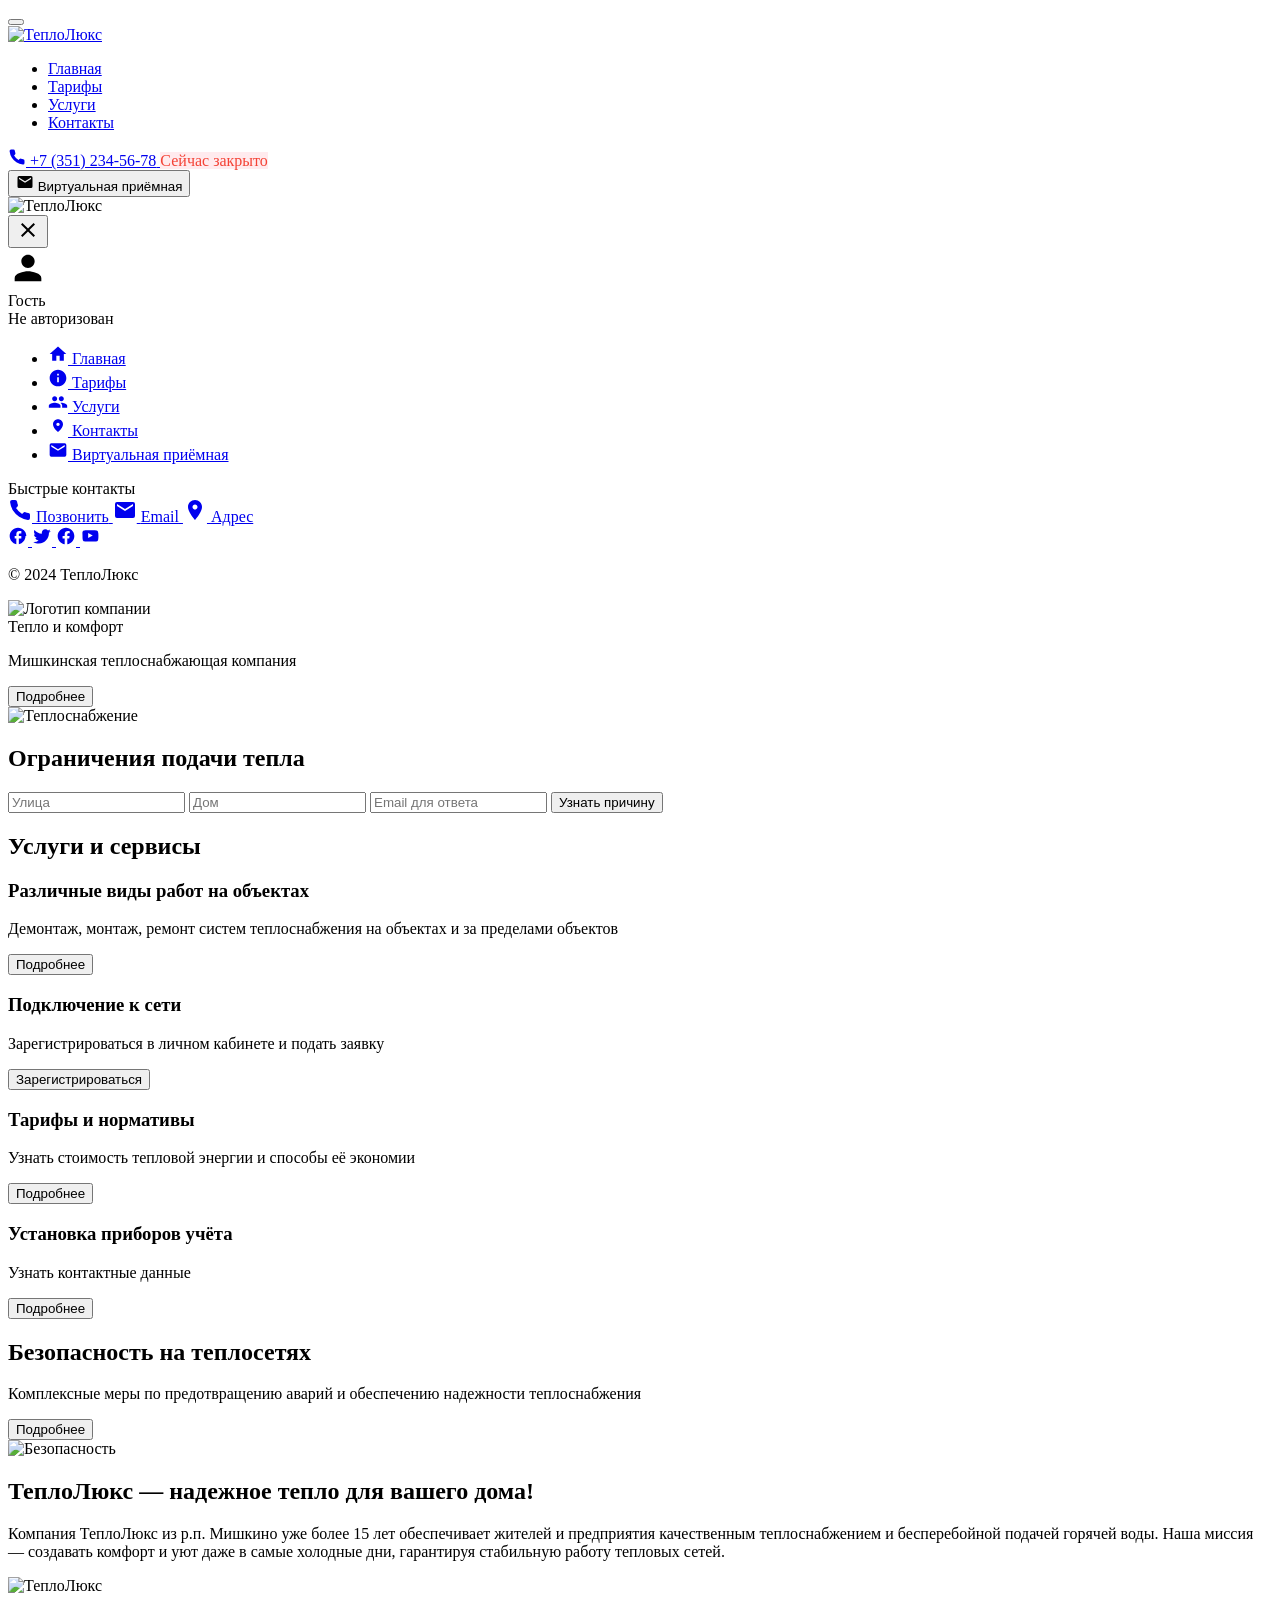
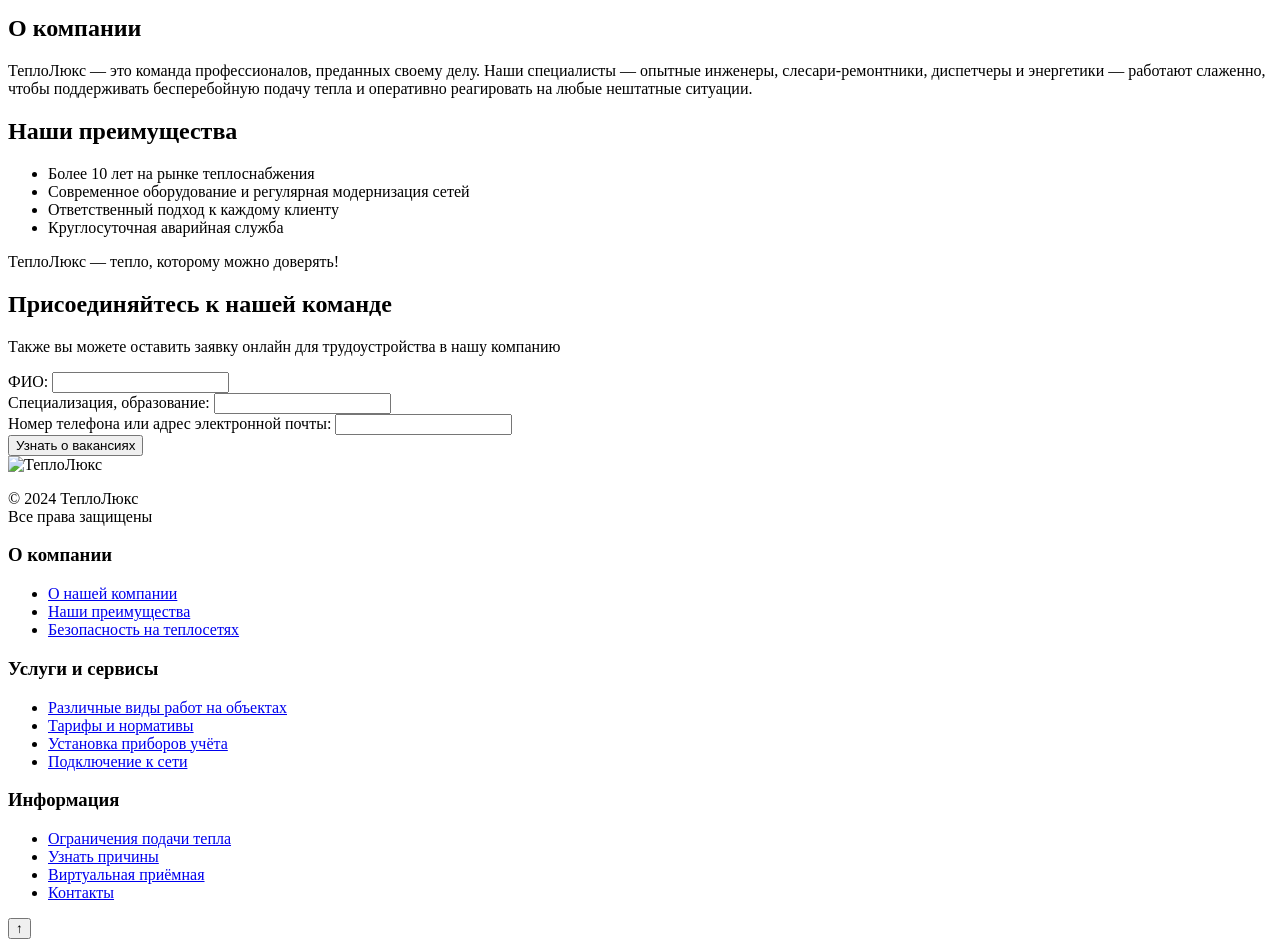
==== index.html @ 6bd60be3 "первая версия" ====
<!DOCTYPE html>
<html lang="ru">
<head>
    <meta charset="UTF-8">
    <meta name="viewport" content="width=device-width, initial-scale=1.0">
    <title>ТеплоЛюкс — Мишкинская теплоснабжающая компания</title>
    
    <!-- Стили -->
    <link rel="stylesheet" href="css/common.css">
    <link rel="stylesheet" href="css/components.css">
    <link rel="stylesheet" href="css/header.css">
    <link rel="stylesheet" href="css/footer.css">
    <link rel="stylesheet" href="css/home.css">
</head>
<body>

    <!-- ===== ШАПКА ===== -->
    <header class="header" id="header">
        <div class="container">
            <div class="header-left">
                <button class="burger-menu" id="burgerMenu" aria-label="Меню">
                    <span class="burger-line"></span>
                    <span class="burger-line"></span>
                    <span class="burger-line"></span>
                </button>
                <a href="index.html" class="logo-link">
                    <div class="logo-wrapper">
                        <img src="img/Logo.png" alt="ТеплоЛюкс" class="logo-img">
                    </div>
                </a>
            </div>

            <nav class="desktop-nav">
                <ul class="nav-menu">
                    <li class="nav-item">
                        <a href="index.html" class="nav-link"><span class="nav-text">Главная</span></a>
                    </li>
                    <li class="nav-item">
                        <a href="tariffs.html" class="nav-link"><span class="nav-text">Тарифы</span></a>
                    </li>
                    <li class="nav-item">
                        <a href="services.html" class="nav-link"><span class="nav-text">Услуги</span></a>
                    </li>
                    <li class="nav-item">
                        <a href="contacts.html" class="nav-link"><span class="nav-text">Контакты</span></a>
                    </li>
                </ul>
            </nav>

            <div class="header-right">
                <div class="contact-block">
                    <a href="tel:+73512345678" class="contact-phone">
                        <svg class="phone-icon" viewBox="0 0 24 24" width="18" height="18">
                            <path fill="currentColor" d="M22 16.92v3a2 2 0 01-2.18 2 19.79 19.79 0 01-8.63-3.07 19.5 19.5 0 01-6-6 19.79 19.79 0 01-3.07-8.67A2 2 0 014.11 2h3a2 2 0 012 1.72c.127.96.362 1.903.7 2.81a2 2 0 01-.45 2.11L8.09 9.91a16 16 0 006 6l1.27-1.27a2 2 0 012.11-.45c.907.338 1.85.573 2.81.7A2 2 0 0122 16.92z"/>
                        </svg>
                        <span>+7 (351) 234-56-78</span>
                    </a>
                    <span class="work-time">Круглосуточно</span>
                </div>
                <button class="reception-btn" onclick="window.location.href='reception.html'">
                    <svg class="btn-icon" viewBox="0 0 24 24" width="18" height="18">
                        <path fill="currentColor" d="M20 4H4a2 2 0 00-2 2v12a2 2 0 002 2h16a2 2 0 002-2V6a2 2 0 00-2-2zm0 4l-8 5-8-5V6l8 5 8-5v2z"/>
                    </svg>
                    <span>Виртуальная приёмная</span>
                </button>
            </div>
        </div>

        <!-- Мобильное меню -->
        <div class="mobile-menu" id="mobileMenu">
            <div class="mobile-menu-header">
                <div class="mobile-logo">
                    <img src="img/Logo.png" alt="ТеплоЛюкс">
                </div>
                <button class="close-menu" id="closeMenu" aria-label="Закрыть меню">
                    <svg viewBox="0 0 24 24" width="24" height="24">
                        <path fill="currentColor" d="M19 6.41L17.59 5 12 10.59 6.41 5 5 6.41 10.59 12 5 17.59 6.41 19 12 13.41 17.59 19 19 17.59 13.41 12 19 6.41z"/>
                    </svg>
                </button>
            </div>
            
            <div class="mobile-user-info">
                <div class="mobile-user-avatar">
                    <svg viewBox="0 0 24 24" width="40" height="40">
                        <path fill="currentColor" d="M12 12c2.21 0 4-1.79 4-4s-1.79-4-4-4-4 1.79-4 4 1.79 4 4 4zm0 2c-2.67 0-8 1.34-8 4v2h16v-2c0-2.66-5.33-4-8-4z"/>
                    </svg>
                </div>
                <div class="mobile-user-name">Гость</div>
                <div class="mobile-user-status">Не авторизован</div>
            </div>
            
            <nav class="mobile-nav">
                <ul class="mobile-nav-list">
                    <li class="mobile-nav-item" style="--item-index: 0">
                        <a href="index.html" class="mobile-nav-link">
                            <svg class="nav-icon" viewBox="0 0 24 24" width="20" height="20">
                                <path fill="currentColor" d="M10 20v-6h4v6h5v-8h3L12 3 2 12h3v8z"/>
                            </svg>
                            <span>Главная</span>
                        </a>
                    </li>
                    <li class="mobile-nav-item" style="--item-index: 1">
                        <a href="tariffs.html" class="mobile-nav-link">
                            <svg class="nav-icon" viewBox="0 0 24 24" width="20" height="20">
                                <path fill="currentColor" d="M12 2C6.48 2 2 6.48 2 12s4.48 10 10 10 10-4.48 10-10S17.52 2 12 2zm1 15h-2v-6h2v6zm0-8h-2V7h2v2z"/>
                            </svg>
                            <span>Тарифы</span>
                        </a>
                    </li>
                    <li class="mobile-nav-item" style="--item-index: 2">
                        <a href="services.html" class="mobile-nav-link">
                            <svg class="nav-icon" viewBox="0 0 24 24" width="20" height="20">
                                <path fill="currentColor" d="M16 11c1.66 0 2.99-1.34 2.99-3S17.66 5 16 5c-1.66 0-3 1.34-3 3s1.34 3 3 3zm-8 0c1.66 0 2.99-1.34 2.99-3S9.66 5 8 5C6.34 5 5 6.34 5 8s1.34 3 3 3zm0 2c-2.33 0-7 1.17-7 3.5V19h14v-2.5c0-2.33-4.67-3.5-7-3.5zm8 0c-.29 0-.62.02-1 .05 1.16.84 2 1.87 2 3.45V19h6v-2.5c0-2.33-4.67-3.5-7-3.5z"/>
                            </svg>
                            <span>Услуги</span>
                        </a>
                    </li>
                    <li class="mobile-nav-item" style="--item-index: 3">
                        <a href="contacts.html" class="mobile-nav-link">
                            <svg class="nav-icon" viewBox="0 0 24 24" width="20" height="20">
                                <path fill="currentColor" d="M12 12c-1.1 0-2-.9-2-2s.9-2 2-2 2 .9 2 2-.9 2-2 2zm6-1.8C18 6.57 15.35 4 12 4s-6 2.57-6 6.2c0 2.34 1.95 5.44 6 9.14 4.05-3.7 6-6.8 6-9.14z"/>
                            </svg>
                            <span>Контакты</span>
                        </a>
                    </li>
                    <li class="mobile-nav-item" style="--item-index: 4">
                        <a href="reception.html" class="mobile-nav-link">
                            <svg class="nav-icon" viewBox="0 0 24 24" width="20" height="20">
                                <path fill="currentColor" d="M20 4H4a2 2 0 00-2 2v12a2 2 0 002 2h16a2 2 0 002-2V6a2 2 0 00-2-2zm0 4l-8 5-8-5V6l8 5 8-5v2z"/>
                            </svg>
                            <span>Виртуальная приёмная</span>
                        </a>
                    </li>
                </ul>
            </nav>

            <div class="mobile-quick-contacts">
                <div class="mobile-quick-title">Быстрые контакты</div>
                <div class="mobile-quick-grid">
                    <a href="tel:+73512345678" class="mobile-quick-item">
                        <svg viewBox="0 0 24 24" width="24" height="24">
                            <path fill="currentColor" d="M22 16.92v3a2 2 0 01-2.18 2 19.79 19.79 0 01-8.63-3.07 19.5 19.5 0 01-6-6 19.79 19.79 0 01-3.07-8.67A2 2 0 014.11 2h3a2 2 0 012 1.72c.127.96.362 1.903.7 2.81a2 2 0 01-.45 2.11L8.09 9.91a16 16 0 006 6l1.27-1.27a2 2 0 012.11-.45c.907.338 1.85.573 2.81.7A2 2 0 0122 16.92z"/>
                        </svg>
                        <span>Позвонить</span>
                    </a>
                    <a href="mailto:info@teplolux.ru" class="mobile-quick-item">
                        <svg viewBox="0 0 24 24" width="24" height="24">
                            <path fill="currentColor" d="M20 4H4a2 2 0 00-2 2v12a2 2 0 002 2h16a2 2 0 002-2V6a2 2 0 00-2-2zm0 4l-8 5-8-5V6l8 5 8-5v2z"/>
                        </svg>
                        <span>Email</span>
                    </a>
                    <a href="#" class="mobile-quick-item" onclick="HeaderAPI.openMap()">
                        <svg viewBox="0 0 24 24" width="24" height="24">
                            <path fill="currentColor" d="M12 2C8.13 2 5 5.13 5 9c0 5.25 7 13 7 13s7-7.75 7-13c0-3.87-3.13-7-7-7zm0 9.5c-1.38 0-2.5-1.12-2.5-2.5s1.12-2.5 2.5-2.5 2.5 1.12 2.5 2.5-1.12 2.5-2.5 2.5z"/>
                        </svg>
                        <span>Адрес</span>
                    </a>
                </div>
            </div>

            <div class="mobile-menu-footer">
                <div class="mobile-social">
                    <a href="#" class="social-link">
                        <svg viewBox="0 0 24 24" width="20" height="20">
                            <path fill="currentColor" d="M22 12c0-5.52-4.48-10-10-10S2 6.48 2 12c0 4.84 3.44 8.87 8 9.8V15H8v-3h2V9.5C10 7.57 11.57 6 13.5 6H16v3h-2c-.55 0-1 .45-1 1v2h3v3h-3v6.8c4.56-.93 8-4.96 8-9.8z"/>
                        </svg>
                    </a>
                    <a href="#" class="social-link">
                        <svg viewBox="0 0 24 24" width="20" height="20">
                            <path fill="currentColor" d="M22.46 6c-.77.35-1.6.58-2.46.69.88-.53 1.56-1.37 1.88-2.38-.83.5-1.75.85-2.72 1.05C18.37 4.5 17.26 4 16 4c-2.35 0-4.27 1.92-4.27 4.29 0 .34.04.67.11.98C8.28 9.09 5.11 7.38 3 4.79c-.37.63-.58 1.37-.58 2.15 0 1.49.75 2.81 1.91 3.56-.71 0-1.37-.2-1.95-.5v.03c0 2.08 1.48 3.82 3.44 4.21a4.22 4.22 0 01-1.93.07 4.28 4.28 0 004 2.98 8.521 8.521 0 01-5.33 1.84c-.34 0-.68-.02-1.02-.06C3.44 20.29 5.7 21 8.12 21 16 21 20.33 14.46 20.33 8.79c0-.19 0-.37-.01-.56.84-.6 1.56-1.36 2.14-2.23z"/>
                        </svg>
                    </a>
                    <a href="#" class="social-link">
                        <svg viewBox="0 0 24 24" width="20" height="20">
                            <path fill="currentColor" d="M12 2.04c-5.5 0-10 4.49-10 10.02 0 5 3.66 9.15 8.44 9.9v-7H7.9v-2.9h2.54V9.85c0-2.51 1.49-3.89 3.78-3.89 1.09 0 2.23.19 2.23.19v2.47h-1.26c-1.24 0-1.63.77-1.63 1.56v1.88h2.78l-.45 2.9h-2.33v7c4.78-.75 8.44-4.9 8.44-9.9 0-5.53-4.5-10.02-10-10.02z"/>
                        </svg>
                    </a>
                    <a href="#" class="social-link">
                        <svg viewBox="0 0 24 24" width="20" height="20">
                            <path fill="currentColor" d="M21.8 8s-.2-1.3-.7-1.9c-.7-.8-1.5-.8-1.9-.8-2.7-.2-6.8-.2-6.8-.2h-.1s-4 0-6.8.2c-.4 0-1.2 0-1.9.8-.5.6-.7 1.9-.7 1.9S3 9.5 3 11.1v1.5c0 1.6.2 3.2.2 3.2s.2 1.3.7 1.9c.7.8 1.7.8 2.1.8 1.5.2 6.5.2 6.5.2s4 0 6.8-.2c.4 0 1.2 0 1.9-.8.5-.6.7-1.9.7-1.9s.2-1.6.2-3.2v-1.5c0-1.6-.2-3.1-.2-3.1zM9.8 14.5v-6l5.5 3-5.5 3z"/>
                        </svg>
                    </a>
                </div>
                <p class="mobile-copyright">&copy; 2024 ТеплоЛюкс</p>
            </div>
        </div>
        
        <div class="menu-overlay" id="menuOverlay"></div>
    </header>

    <!-- ===== ГЕРОЙ ===== -->
    <section class="hero">
        <div class="hero-content">
            <img src="img/Logo.png" alt="Логотип компании" class="hero-logo">
            <div class="slogan">
                <span>Тепло</span>
                <span>и комфорт</span>
            </div>
            <p>Мишкинская теплоснабжающая компания</p>
            <button class="details-btn">Подробнее</button>
        </div>
        <div class="hero-image">
            <img src="img/image 1.png" alt="Теплоснабжение">
        </div>
    </section>

    <!-- ===== ОГРАНИЧЕНИЯ ===== -->
    <section class="restrictions" id="restrictionsSection">
        <div class="container">
            <h2>Ограничения подачи тепла</h2>
            <div class="active-restrictions" id="activeRestrictions"></div>
            <div class="request-form">
                <input type="text" id="checkStreet" placeholder="Улица">
                <input type="text" id="checkHouse" placeholder="Дом">
                <input type="email" id="checkEmail" placeholder="Email для ответа">
                <button class="find-out-btn">Узнать причину</button>
            </div>
        </div>
    </section>

    <!-- ===== УСЛУГИ ===== -->
    <section class="services">
        <h2>Услуги и сервисы</h2>
        <div class="services-grid">
            <div class="service-card">
                <h3>Различные виды работ на объектах</h3>
                <p>Демонтаж, монтаж, ремонт систем теплоснабжения на объектах и за пределами объектов</p>
                <button class="card-btn">Подробнее</button>
            </div>
            <div class="service-card">
                <h3>Подключение к сети</h3>
                <p>Зарегистрироваться в личном кабинете и подать заявку</p>
                <button class="card-btn">Зарегистрироваться</button>
            </div>
            <div class="service-card">
                <h3>Тарифы и нормативы</h3>
                <p>Узнать стоимость тепловой энергии и способы её экономии</p>
                <button class="card-btn">Подробнее</button>
            </div>
            <div class="service-card">
                <h3>Установка приборов учёта</h3>
                <p>Узнать контактные данные</p>
                <button class="card-btn">Подробнее</button>
            </div>
        </div>
    </section>

    <!-- ===== БЕЗОПАСНОСТЬ ===== -->
    <section class="safety-section">
        <div class="safety-content">
            <h1>Безопасность на теплосетях</h1>
            <p>Комплексные меры по предотвращению аварий и обеспечению надежности теплоснабжения</p>
            <button class="safety-btn">Подробнее</button>
        </div>
        <div class="safety-image">
            <img src="img/image 2.png" alt="Безопасность">
        </div>
    </section>

    <!-- ===== О КОМПАНИИ ===== -->
    <section class="about-company">
        <div class="main-about-block">
            <div class="about-text">
                <h1><strong>ТеплоЛюкс</strong> — надежное тепло для вашего дома!</h1>
                <p>Компания ТеплоЛюкс из р.п. Мишкино уже более 15 лет обеспечивает жителей и предприятия качественным теплоснабжением и бесперебойной подачей горячей воды. Наша миссия — создавать комфорт и уют даже в самые холодные дни, гарантируя стабильную работу тепловых сетей.</p>
            </div>
            <div class="about-image">
                <img src="img/image 3.png" alt="ТеплоЛюкс">
            </div>
        </div>

        <div class="secondary-blocks">
            <div class="about-block">
                <h2>О компании</h2>
                <p>ТеплоЛюкс — это команда профессионалов, преданных своему делу. Наши специалисты — опытные инженеры, слесари-ремонтники, диспетчеры и энергетики — работают слаженно, чтобы поддерживать бесперебойную подачу тепла и оперативно реагировать на любые нештатные ситуации.</p>
            </div>
            <div class="about-block right-block">
                <h2>Наши преимущества</h2>
                <ul class="advantages-list">
                    <li>Более 10 лет на рынке теплоснабжения</li>
                    <li>Современное оборудование и регулярная модернизация сетей</li>
                    <li>Ответственный подход к каждому клиенту</li>
                    <li>Круглосуточная аварийная служба</li>
                </ul>
                <p class="trust-text">ТеплоЛюкс — тепло, которому можно доверять!</p>
            </div>
        </div>
    </section>

    <!-- ===== ТРУДОУСТРОЙСТВО ===== -->
    <section class="job-application">
        <div class="container">
            <h2>Присоединяйтесь к нашей команде</h2>
            <p class="application-description">Также вы можете оставить заявку онлайн для трудоустройства в нашу компанию</p>
            <form class="application-form">
                <div class="form-row">
                    <div class="form-group">
                        <label for="fullname">ФИО:</label>
                        <input type="text" id="fullname" name="fullname" required>
                    </div>
                    <div class="form-group">
                        <label for="specialization">Специализация, образование:</label>
                        <input type="text" id="specialization" name="specialization" required>
                    </div>
                </div>
                <div class="form-row">
                    <div class="form-group">
                        <label for="phone">Номер телефона или адрес электронной почты:</label>
                        <input type="tel" id="phone" name="phone" required>
                    </div>
                    <button type="submit" class="submit-btn">Узнать о вакансиях</button>
                </div>
            </form>
        </div>
    </section>

    <!-- ===== ФУТЕР ===== -->
    <footer class="site-footer">
        <div class="footer-container">
            <div class="footer-column">
                <div class="footer-logo">
                    <img src="img/Logo.png" alt="ТеплоЛюкс">
                </div>
                <p class="copyright">&copy; 2024 ТеплоЛюкс<br>Все права защищены</p>
            </div>
            <div class="footer-column">
                <h3>О компании</h3>
                <ul class="footer-menu">
                    <li><a href="#">О нашей компании</a></li>
                    <li><a href="#">Наши преимущества</a></li>
                    <li><a href="#">Безопасность на теплосетях</a></li>
                </ul>
            </div>
            <div class="footer-column">
                <h3>Услуги и сервисы</h3>
                <ul class="footer-menu">
                    <li><a href="services.html">Различные виды работ на объектах</a></li>
                    <li><a href="tariffs.html">Тарифы и нормативы</a></li>
                    <li><a href="services.html">Установка приборов учёта</a></li>
                    <li><a href="reception.html">Подключение к сети</a></li>
                </ul>
            </div>
            <div class="footer-column">
                <h3>Информация</h3>
                <ul class="footer-menu">
                    <li><a href="#restrictionsSection">Ограничения подачи тепла</a></li>
                    <li><a href="reception.html">Узнать причины</a></li>
                    <li><a href="reception.html">Виртуальная приёмная</a></li>
                    <li><a href="contacts.html">Контакты</a></li>
                </ul>
            </div>
        </div>
    </footer>

    <!-- Кнопка наверх -->
    <button class="scroll-to-top" id="scrollToTop" aria-label="Наверх">&uarr;</button>

    <!-- ===== СКРИПТЫ ===== -->
    <script src="js/core.js"></script>
    <script src="js/database.js"></script>
    <script src="js/ui/header.js"></script>
    <script src="js/ui/ui-helpers.js"></script>
    <script src="js/components/restrictions.js"></script>
    <script src="js/components/calculator.js"></script>
    <script src="js/pages/home.js"></script>
</body>
</html>
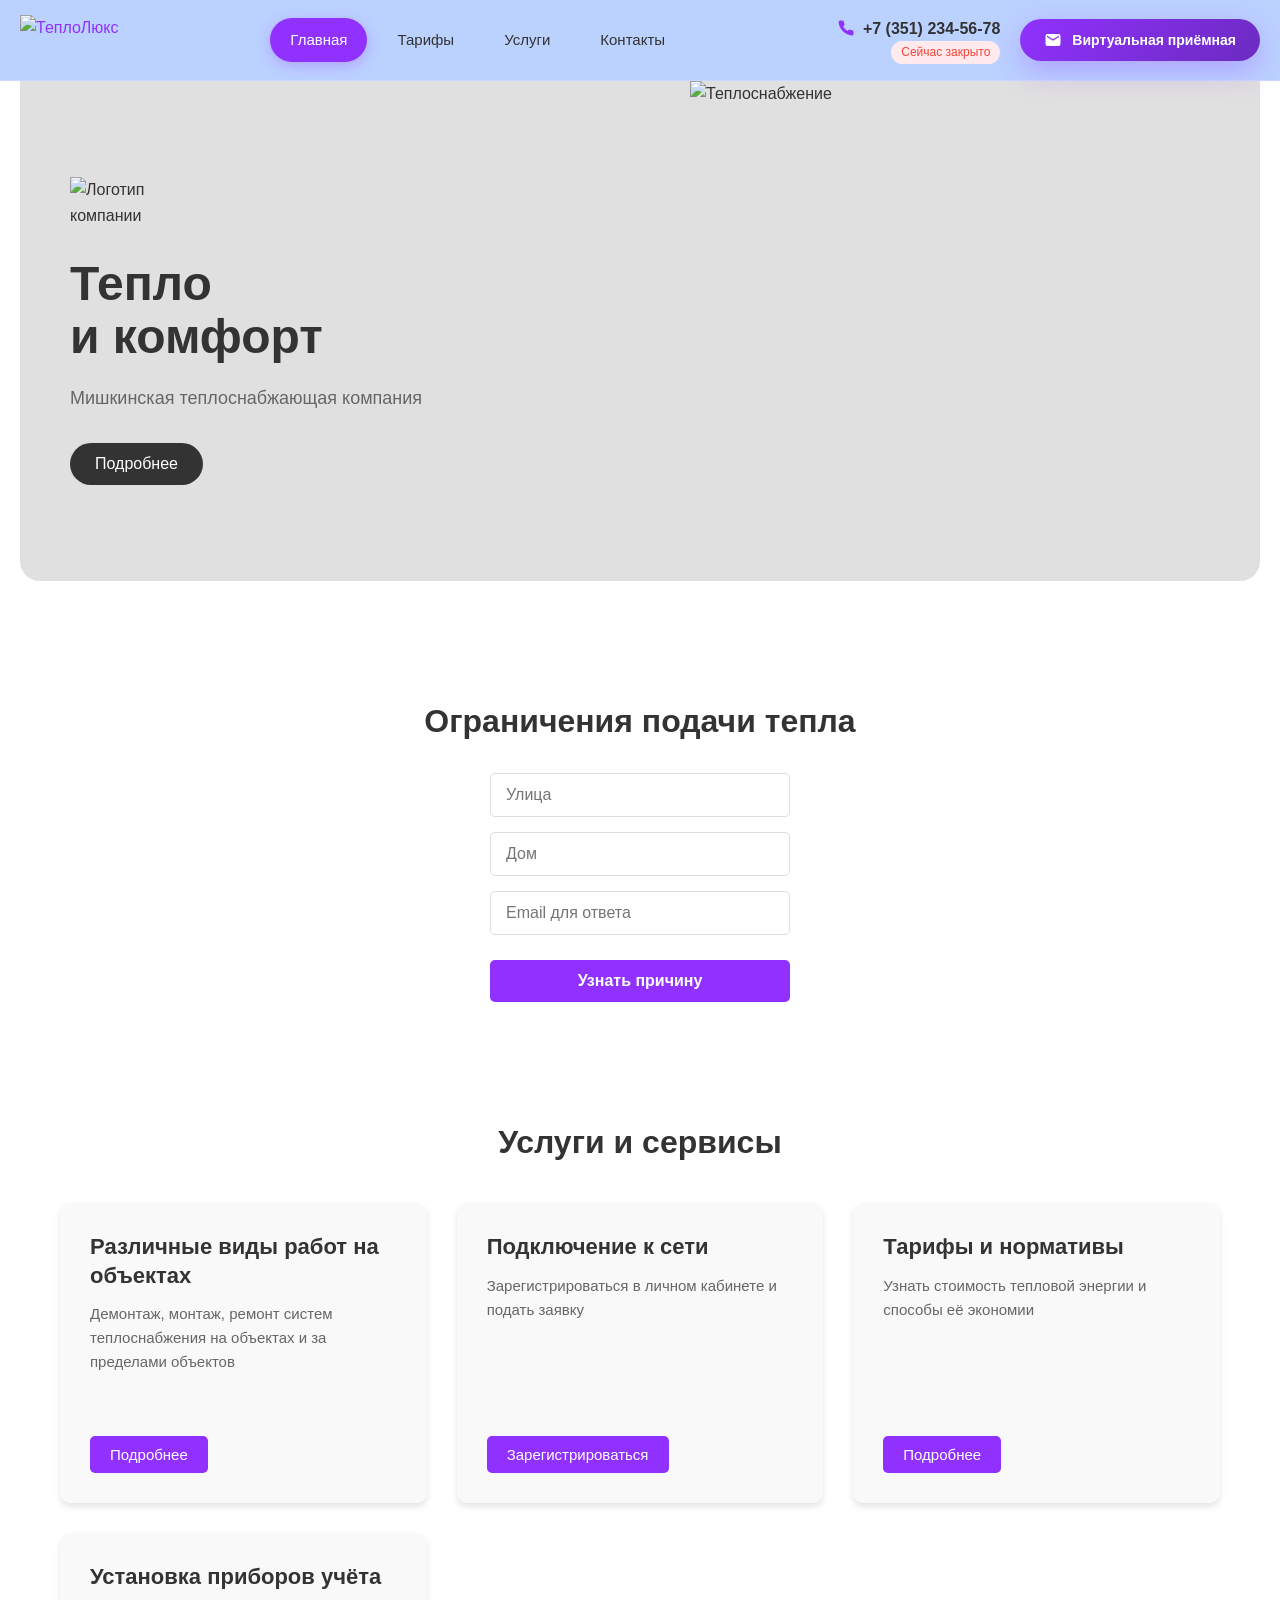
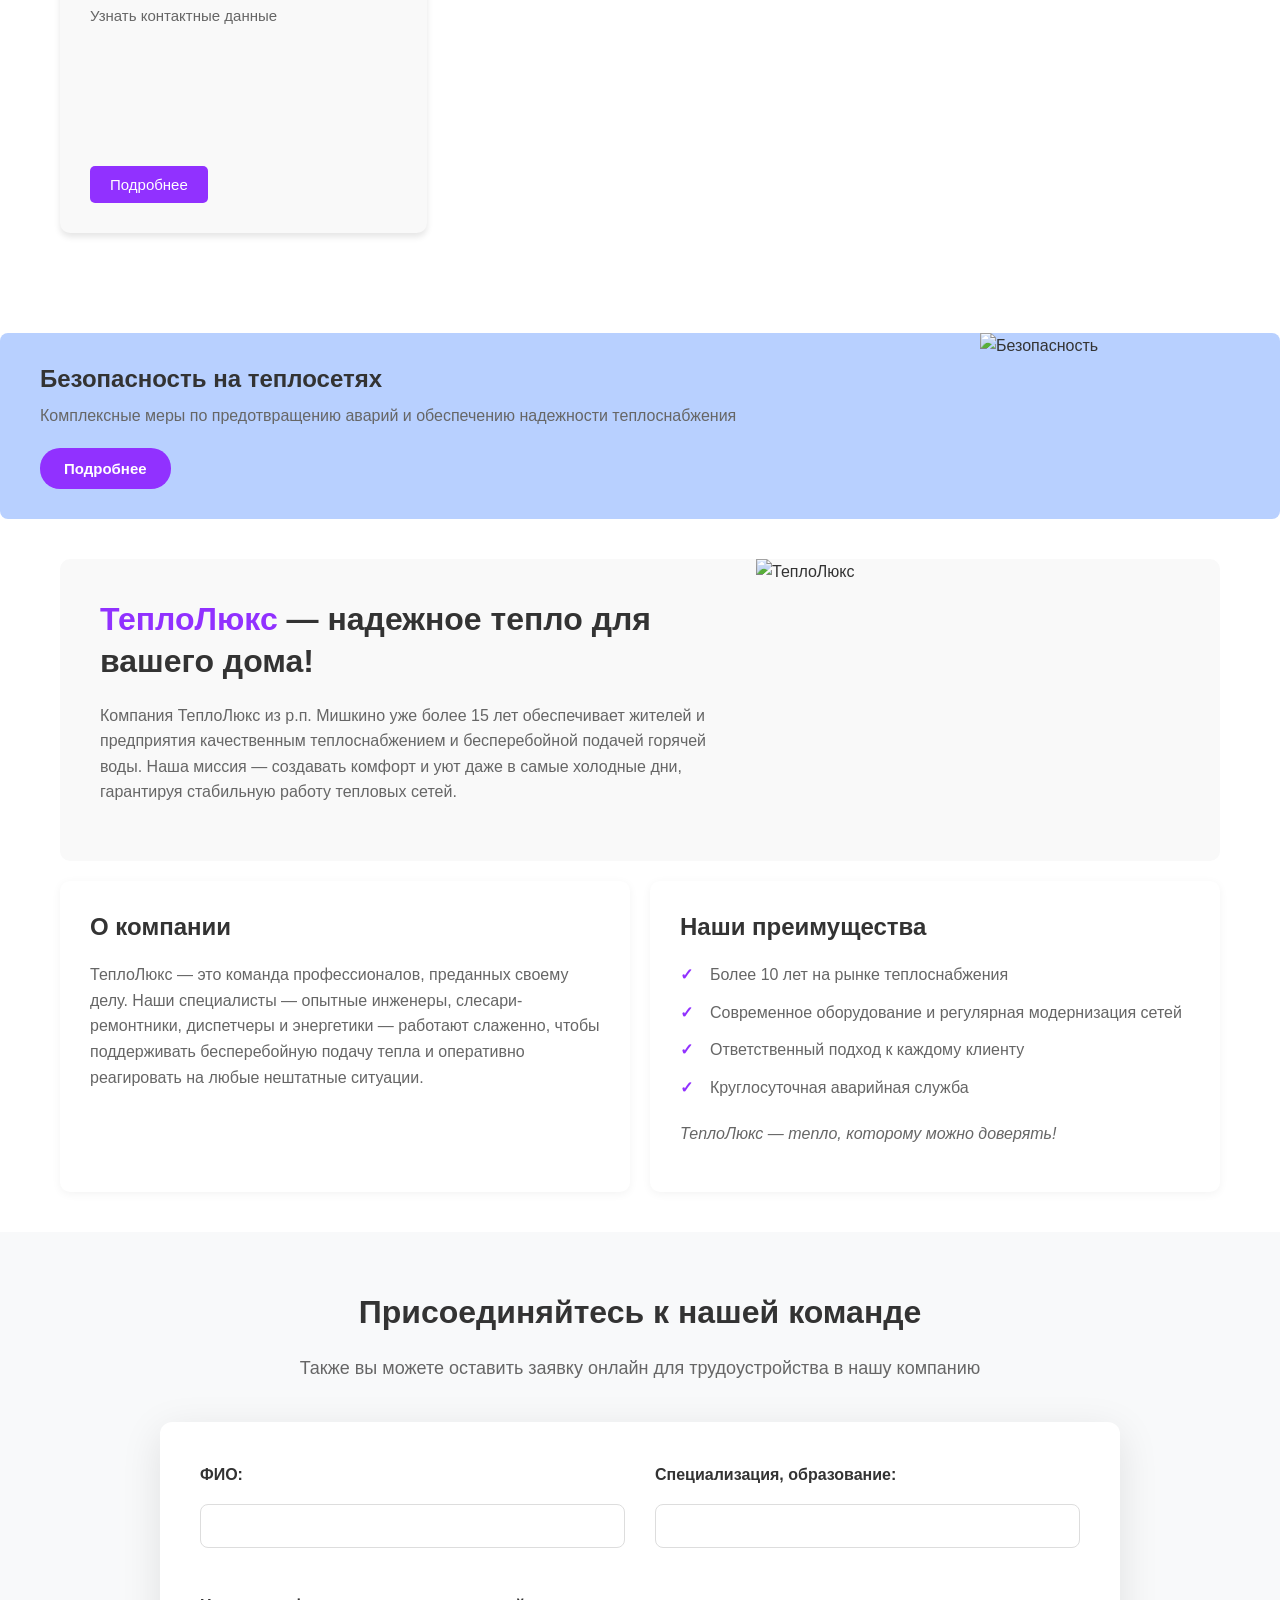
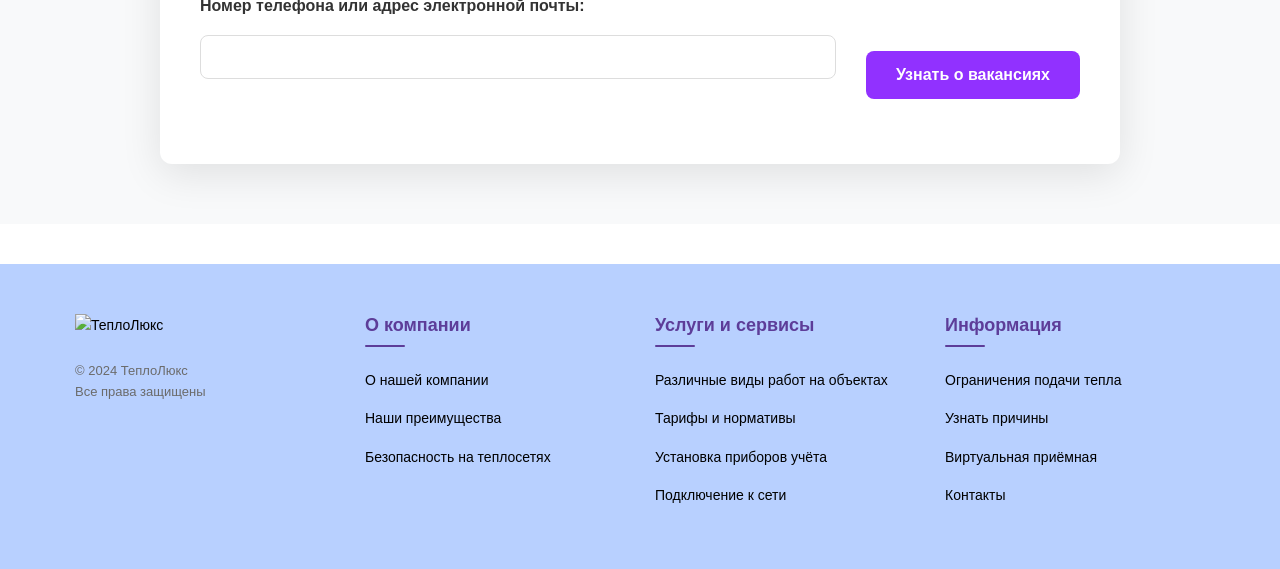
==== commit 568c3fad: "Update index.html" ====
--- a/index.html
+++ b/index.html
@@ -6,11 +6,11 @@
     <title>ТеплоЛюкс — Мишкинская теплоснабжающая компания</title>
     
     <!-- Стили -->
-    <link rel="stylesheet" href="css/common.css">
-    <link rel="stylesheet" href="css/components.css">
-    <link rel="stylesheet" href="css/header.css">
-    <link rel="stylesheet" href="css/footer.css">
-    <link rel="stylesheet" href="css/home.css">
+    <link rel="stylesheet" href="CSS/common.css">
+    <link rel="stylesheet" href="CSS/components.css">
+    <link rel="stylesheet" href="CSS/header.css">
+    <link rel="stylesheet" href="CSS/footer.css">
+    <link rel="stylesheet" href="CSS/home.css">
 </head>
 <body>
 
@@ -364,4 +364,4 @@
     <script src="js/components/calculator.js"></script>
     <script src="js/pages/home.js"></script>
 </body>
-</html>+</html>
--- a/CSS/common.css
+++ b/CSS/common.css
@@ -0,0 +1,821 @@
+/* ========================================
+   COMMON.CSS - Базовые стили проекта ТеплоЛюкс
+   Содержит: сброс, переменные, типографика,
+   контейнеры, сетки, общие утилиты
+   ======================================== */
+
+/* ===== CSS ПЕРЕМЕННЫЕ ===== */
+:root {
+    /* Основная палитра */
+    --color-primary: #9131ff;
+    --color-primary-dark: #7a29d6;
+    --color-primary-light: #b880ff;
+    --color-primary-bg: rgba(145, 49, 255, 0.1);
+    
+    /* Акцентные цвета */
+    --color-accent: #ff6b6b;
+    --color-accent-dark: #ff4444;
+    --color-success: #4CAF50;
+    --color-success-light: #e8f5e9;
+    --color-warning: #ff9f43;
+    --color-info: #4ecdc4;
+    
+    /* Нейтральные */
+    --color-white: #ffffff;
+    --color-bg: #f8f9fa;
+    --color-bg-alt: #f5f6fa;
+    --color-text: #333333;
+    --color-text-secondary: #666666;
+    --color-text-muted: #999999;
+    --color-border: #e0e0e0;
+    --color-border-light: #eeeeee;
+    
+    /* Градиенты */
+    --gradient-primary: linear-gradient(135deg, #9131ff, #6b2bbf);
+    --gradient-primary-hover: linear-gradient(135deg, #7a29d6, #9131ff);
+    --gradient-accent: linear-gradient(135deg, #ff4444, #ff6b6b);
+    --gradient-card: linear-gradient(135deg, #f8faff 0%, #f0f4ff 100%);
+    --gradient-hero: linear-gradient(135deg, #9131ff, #6b2bbf);
+    
+    /* Тени */
+    --shadow-sm: 0 2px 10px rgba(0, 0, 0, 0.05);
+    --shadow-md: 0 10px 40px rgba(0, 0, 0, 0.1);
+    --shadow-lg: 0 20px 60px rgba(0, 0, 0, 0.15);
+    --shadow-primary: 0 10px 30px rgba(145, 49, 255, 0.3);
+    --shadow-accent: 0 10px 30px rgba(255, 68, 68, 0.3);
+    
+    /* Скругления */
+    --radius-sm: 8px;
+    --radius-md: 12px;
+    --radius-lg: 20px;
+    --radius-xl: 30px;
+    --radius-round: 50%;
+    
+    /* Размеры */
+    --max-width: 1200px;
+    --max-width-wide: 1400px;
+    --header-height: 80px;
+    --header-height-mobile: 70px;
+    --header-height-small: 60px;
+    
+    /* Анимации */
+    --transition-fast: 0.2s ease;
+    --transition-base: 0.3s ease;
+    --transition-slow: 0.5s ease;
+    
+    /* Шрифты */
+    --font-family: 'Segoe UI', 'Arial', sans-serif;
+    --font-mono: 'Courier New', monospace;
+}
+
+/* ===== СБРОС СТИЛЕЙ ===== */
+*,
+*::before,
+*::after {
+    margin: 0;
+    padding: 0;
+    box-sizing: border-box;
+}
+
+html {
+    scroll-behavior: smooth;
+    -webkit-text-size-adjust: 100%;
+}
+
+body {
+    font-family: var(--font-family);
+    color: var(--color-text);
+    background-color: var(--color-white);
+    line-height: 1.6;
+    min-height: 100vh;
+    overflow-x: hidden;
+    -webkit-font-smoothing: antialiased;
+    -moz-osx-font-smoothing: grayscale;
+}
+
+/* ===== ТИПОГРАФИКА ===== */
+h1, h2, h3, h4, h5, h6 {
+    line-height: 1.3;
+    color: var(--color-text);
+    font-weight: 700;
+}
+
+h1 { font-size: 48px; }
+h2 { font-size: 36px; }
+h3 { font-size: 24px; }
+h4 { font-size: 20px; }
+h5 { font-size: 18px; }
+h6 { font-size: 16px; }
+
+p {
+    margin-bottom: 1rem;
+    color: var(--color-text-secondary);
+}
+
+a {
+    color: var(--color-primary);
+    text-decoration: none;
+    transition: color var(--transition-fast);
+}
+
+a:hover {
+    color: var(--color-primary-dark);
+}
+
+img {
+    max-width: 100%;
+    height: auto;
+    display: block;
+}
+
+/* ===== КОНТЕЙНЕРЫ ===== */
+.container {
+    width: 100%;
+    max-width: var(--max-width);
+    margin: 0 auto;
+    padding: 0 20px;
+}
+
+.container-wide {
+    max-width: var(--max-width-wide);
+}
+
+.container-narrow {
+    max-width: 800px;
+}
+
+/* ===== УТИЛИТАРНЫЕ КЛАССЫ ===== */
+.text-center { text-align: center; }
+.text-left { text-align: left; }
+.text-right { text-align: right; }
+
+.text-primary { color: var(--color-primary); }
+.text-accent { color: var(--color-accent); }
+.text-success { color: var(--color-success); }
+.text-muted { color: var(--color-text-muted); }
+
+.font-bold { font-weight: 700; }
+.font-semibold { font-weight: 600; }
+.font-medium { font-weight: 500; }
+
+.hidden { display: none !important; }
+.visible { display: block !important; }
+.invisible { visibility: hidden; }
+
+.sr-only {
+    position: absolute;
+    width: 1px;
+    height: 1px;
+    padding: 0;
+    margin: -1px;
+    overflow: hidden;
+    clip: rect(0, 0, 0, 0);
+    border: 0;
+}
+
+/* ===== ОБЩИЕ КОМПОНЕНТЫ ===== */
+
+/* Кнопки */
+.btn {
+    display: inline-flex;
+    align-items: center;
+    justify-content: center;
+    gap: 8px;
+    padding: 12px 24px;
+    border: none;
+    border-radius: var(--radius-xl);
+    font-size: 16px;
+    font-weight: 600;
+    cursor: pointer;
+    transition: all var(--transition-base);
+    white-space: nowrap;
+    text-decoration: none;
+    line-height: 1.4;
+}
+
+.btn:hover {
+    transform: translateY(-2px);
+}
+
+.btn:active {
+    transform: translateY(0);
+}
+
+.btn-primary {
+    background: var(--gradient-primary);
+    color: var(--color-white);
+    box-shadow: var(--shadow-primary);
+}
+
+.btn-primary:hover {
+    background: var(--gradient-primary-hover);
+    box-shadow: 0 6px 20px rgba(145, 49, 255, 0.4);
+}
+
+.btn-accent {
+    background: var(--gradient-accent);
+    color: var(--color-white);
+    box-shadow: var(--shadow-accent);
+}
+
+.btn-accent:hover {
+    box-shadow: 0 6px 20px rgba(255, 68, 68, 0.4);
+}
+
+.btn-success {
+    background: var(--color-success);
+    color: var(--color-white);
+}
+
+.btn-success:hover {
+    background: #45a049;
+    box-shadow: 0 5px 15px rgba(76, 175, 80, 0.3);
+}
+
+.btn-outline {
+    background: transparent;
+    border: 2px solid var(--color-primary);
+    color: var(--color-primary);
+}
+
+.btn-outline:hover {
+    background: var(--color-primary);
+    color: var(--color-white);
+}
+
+.btn-sm {
+    padding: 8px 16px;
+    font-size: 14px;
+}
+
+.btn-lg {
+    padding: 16px 32px;
+    font-size: 18px;
+}
+
+.btn-block {
+    width: 100%;
+}
+
+.btn-icon {
+    width: 40px;
+    height: 40px;
+    padding: 0;
+    border-radius: var(--radius-round);
+}
+
+/* Карточки */
+.card {
+    background: var(--color-white);
+    border-radius: var(--radius-lg);
+    box-shadow: var(--shadow-md);
+    transition: all var(--transition-base);
+    overflow: hidden;
+}
+
+.card:hover {
+    transform: translateY(-5px);
+    box-shadow: var(--shadow-lg);
+}
+
+.card-padded {
+    padding: 30px;
+}
+
+/* Формы */
+.form-group {
+    margin-bottom: 20px;
+    display: flex;
+    flex-direction: column;
+    gap: 8px;
+}
+
+.form-label {
+    font-weight: 600;
+    color: var(--color-text);
+    font-size: 15px;
+}
+
+.form-input,
+.form-select,
+.form-textarea {
+    width: 100%;
+    padding: 14px 16px;
+    border: 2px solid var(--color-border);
+    border-radius: var(--radius-md);
+    font-size: 16px;
+    font-family: var(--font-family);
+    background: var(--color-bg);
+    transition: all var(--transition-base);
+}
+
+.form-input:focus,
+.form-select:focus,
+.form-textarea:focus {
+    outline: none;
+    border-color: var(--color-primary);
+    background: var(--color-white);
+    box-shadow: 0 0 0 4px var(--color-primary-bg);
+}
+
+.form-input:hover,
+.form-select:hover,
+.form-textarea:hover {
+    border-color: var(--color-primary);
+}
+
+.form-input.error {
+    border-color: var(--color-accent-dark);
+}
+
+.form-input.success {
+    border-color: var(--color-success);
+}
+
+.form-textarea {
+    resize: vertical;
+    min-height: 120px;
+}
+
+.form-row {
+    display: grid;
+    grid-template-columns: 1fr 1fr;
+    gap: 20px;
+}
+
+.form-hint {
+    color: var(--color-text-muted);
+    font-size: 13px;
+    margin-top: 4px;
+}
+
+/* Бейджи */
+.badge {
+    display: inline-flex;
+    align-items: center;
+    padding: 4px 12px;
+    border-radius: 20px;
+    font-size: 12px;
+    font-weight: 600;
+    white-space: nowrap;
+}
+
+.badge-primary {
+    background: var(--color-primary-bg);
+    color: var(--color-primary);
+}
+
+.badge-success {
+    background: var(--color-success-light);
+    color: var(--color-success);
+}
+
+.badge-danger {
+    background: #ffebee;
+    color: var(--color-accent-dark);
+}
+
+.badge-warning {
+    background: #fff3e0;
+    color: var(--color-warning);
+}
+
+/* Разделители */
+.divider {
+    height: 1px;
+    background: var(--color-border-light);
+    margin: 20px 0;
+}
+
+.divider-thick {
+    height: 4px;
+    background: var(--gradient-primary);
+    border-radius: 2px;
+    width: 60px;
+}
+
+/* ===== АНИМАЦИИ ===== */
+@keyframes fadeIn {
+    from {
+        opacity: 0;
+        transform: translateY(-20px);
+    }
+    to {
+        opacity: 1;
+        transform: translateY(0);
+    }
+}
+
+@keyframes fadeInUp {
+    from {
+        opacity: 0;
+        transform: translateY(30px);
+    }
+    to {
+        opacity: 1;
+        transform: translateY(0);
+    }
+}
+
+@keyframes fadeInRight {
+    from {
+        opacity: 0;
+        transform: translateX(30px);
+    }
+    to {
+        opacity: 1;
+        transform: translateX(0);
+    }
+}
+
+@keyframes fadeInLeft {
+    from {
+        opacity: 0;
+        transform: translateX(-30px);
+    }
+    to {
+        opacity: 1;
+        transform: translateX(0);
+    }
+}
+
+@keyframes slideDown {
+    from {
+        opacity: 0;
+        transform: translateY(-20px);
+    }
+    to {
+        opacity: 1;
+        transform: translateY(0);
+    }
+}
+
+@keyframes slideUp {
+    from {
+        opacity: 0;
+        transform: translateY(50px);
+    }
+    to {
+        opacity: 1;
+        transform: translateY(0);
+    }
+}
+
+@keyframes slideIn {
+    from {
+        opacity: 0;
+        transform: translateX(-20px);
+    }
+    to {
+        opacity: 1;
+        transform: translateX(0);
+    }
+}
+
+@keyframes slideInRight {
+    from {
+        opacity: 0;
+        transform: translateX(100%);
+    }
+    to {
+        opacity: 1;
+        transform: translateX(0);
+    }
+}
+
+@keyframes slideOutRight {
+    from {
+        opacity: 1;
+        transform: translateX(0);
+    }
+    to {
+        opacity: 0;
+        transform: translateX(100%);
+    }
+}
+
+@keyframes pulse {
+    0% { transform: scale(1); }
+    50% { transform: scale(1.03); }
+    100% { transform: scale(1); }
+}
+
+@keyframes spin {
+    from { transform: rotate(0deg); }
+    to { transform: rotate(360deg); }
+}
+
+@keyframes shake {
+    0%, 100% { transform: translateX(0); }
+    10%, 30%, 50%, 70%, 90% { transform: translateX(-5px); }
+    20%, 40%, 60%, 80% { transform: translateX(5px); }
+}
+
+.animate-fadeIn { animation: fadeIn 0.5s ease; }
+.animate-slideDown { animation: slideDown 0.5s ease; }
+.animate-slideUp { animation: slideUp 0.5s ease; }
+.animate-pulse { animation: pulse 2s infinite; }
+
+/* ===== СКРОЛЛБАР ===== */
+::-webkit-scrollbar {
+    width: 10px;
+}
+
+::-webkit-scrollbar-track {
+    background: var(--color-bg);
+}
+
+::-webkit-scrollbar-thumb {
+    background: var(--color-primary);
+    border-radius: 5px;
+}
+
+::-webkit-scrollbar-thumb:hover {
+    background: var(--color-primary-dark);
+}
+
+/* ===== АДАПТИВНОСТЬ (общие правила) ===== */
+@media (max-width: 1024px) {
+    h1 { font-size: 40px; }
+    h2 { font-size: 32px; }
+    h3 { font-size: 22px; }
+    
+    .form-row {
+        grid-template-columns: 1fr;
+        gap: 15px;
+    }
+}
+
+@media (max-width: 768px) {
+    h1 { font-size: 32px; }
+    h2 { font-size: 28px; }
+    h3 { font-size: 20px; }
+    
+    .container {
+        padding: 0 15px;
+    }
+    
+    .btn {
+        padding: 10px 20px;
+        font-size: 14px;
+    }
+    
+    .btn-lg {
+        padding: 14px 28px;
+        font-size: 16px;
+    }
+}
+
+@media (max-width: 480px) {
+    h1 { font-size: 28px; }
+    h2 { font-size: 24px; }
+    h3 { font-size: 18px; }
+    
+    .container {
+        padding: 0 10px;
+    }
+    
+    .card-padded {
+        padding: 20px;
+    }
+}
+
+/* ===== СТИЛИ ДЛЯ СЕКЦИЙ ===== */
+.section {
+    padding: 80px 0;
+}
+
+.section-title {
+    text-align: center;
+    font-size: 36px;
+    color: var(--color-text);
+    margin-bottom: 50px;
+    position: relative;
+}
+
+.section-title::after {
+    content: '';
+    position: absolute;
+    bottom: -15px;
+    left: 50%;
+    transform: translateX(-50%);
+    width: 80px;
+    height: 4px;
+    background: var(--gradient-primary);
+    border-radius: 2px;
+}
+
+.section-subtitle {
+    text-align: center;
+    font-size: 18px;
+    color: var(--color-text-secondary);
+    max-width: 600px;
+    margin: -30px auto 40px;
+}
+
+/* ===== СТИЛИ ДЛЯ ГЕРОЙ-СЕКЦИЙ ===== */
+.hero-section {
+    background: var(--gradient-hero);
+    color: var(--color-white);
+    padding: 80px 0;
+    text-align: center;
+    position: relative;
+    overflow: hidden;
+}
+
+.hero-section::before {
+    content: '';
+    position: absolute;
+    top: -50%;
+    left: -50%;
+    width: 200%;
+    height: 200%;
+    background: repeating-linear-gradient(
+        45deg,
+        rgba(255, 255, 255, 0.03) 0px,
+        rgba(255, 255, 255, 0.03) 20px,
+        transparent 20px,
+        transparent 40px
+    );
+    animation: spin 20s linear infinite;
+}
+
+.hero-section h1 {
+    color: var(--color-white);
+    font-size: 48px;
+    margin-bottom: 20px;
+    position: relative;
+    z-index: 1;
+}
+
+.hero-section p {
+    color: rgba(255, 255, 255, 0.9);
+    font-size: 18px;
+    max-width: 600px;
+    margin: 0 auto;
+    position: relative;
+    z-index: 1;
+}
+
+.hero-section .hero-logo {
+    width: 150px;
+    margin: 0 auto 30px;
+    animation: fadeIn 1s ease;
+    position: relative;
+    z-index: 1;
+}
+
+/* ===== СКРОЛЛ НАВЕРХ ===== */
+.scroll-to-top {
+    position: fixed;
+    bottom: 30px;
+    right: 30px;
+    width: 50px;
+    height: 50px;
+    background: var(--color-primary);
+    color: var(--color-white);
+    border: none;
+    border-radius: var(--radius-round);
+    cursor: pointer;
+    display: none;
+    align-items: center;
+    justify-content: center;
+    font-size: 24px;
+    z-index: 999;
+    transition: all var(--transition-base);
+    opacity: 0.7;
+    box-shadow: var(--shadow-md);
+}
+
+.scroll-to-top:hover {
+    opacity: 1;
+    transform: translateY(-5px);
+    background: var(--color-primary-dark);
+}
+
+.scroll-to-top.visible {
+    display: flex;
+}
+
+/* ===== СТАТУС-БЕЙДЖИ ===== */
+.status-badge {
+    display: inline-flex;
+    align-items: center;
+    padding: 5px 12px;
+    border-radius: 20px;
+    font-size: 12px;
+    font-weight: 600;
+    white-space: nowrap;
+}
+
+.status-badge.status-new,
+.status-new {
+    background: var(--color-accent-dark);
+    color: var(--color-white);
+}
+
+.status-badge.status-viewed,
+.status-viewed {
+    background: var(--color-warning);
+    color: var(--color-white);
+}
+
+.status-badge.status-answered,
+.status-answered {
+    background: var(--color-success);
+    color: var(--color-white);
+}
+
+.status-badge.status-closed,
+.status-closed {
+    background: var(--color-text-muted);
+    color: var(--color-white);
+}
+
+.status-badge.status-active {
+    background: var(--color-accent-dark);
+    color: var(--color-white);
+}
+
+.status-badge.status-completed {
+    background: var(--color-text-muted);
+    color: var(--color-white);
+}
+
+/* ===== УВЕДОМЛЕНИЯ ===== */
+.notification {
+    position: fixed;
+    top: 20px;
+    right: 20px;
+    padding: 15px 25px;
+    border-radius: var(--radius-md);
+    color: var(--color-white);
+    box-shadow: var(--shadow-lg);
+    z-index: 9999;
+    display: flex;
+    align-items: center;
+    gap: 10px;
+    animation: slideInRight 0.3s ease;
+    font-size: 14px;
+    font-weight: 500;
+}
+
+.notification-success {
+    background: var(--color-success);
+}
+
+.notification-error {
+    background: var(--color-accent-dark);
+}
+
+.notification-info {
+    background: var(--color-primary);
+}
+
+.notification-warning {
+    background: var(--color-warning);
+}
+
+/* ===== ПУСТЫЕ СОСТОЯНИЯ ===== */
+.empty-state {
+    text-align: center;
+    padding: 50px;
+    background: var(--color-white);
+    border-radius: var(--radius-md);
+}
+
+.empty-state .empty-icon {
+    font-size: 48px;
+    margin-bottom: 20px;
+    opacity: 0.5;
+}
+
+.empty-state h3 {
+    margin-bottom: 10px;
+    color: var(--color-text);
+}
+
+.empty-state p {
+    color: var(--color-text-muted);
+}
+
+/* ===== СЕКЦИЯ С ФОНОМ ===== */
+.bg-section {
+    background: var(--color-bg);
+}
+
+.bg-alt-section {
+    background: var(--color-bg-alt);
+}
+
+/* ===== ПОДСВЕТКА ПРИ ФОКУСЕ ===== */
+:focus-visible {
+    outline: 2px solid var(--color-primary);
+    outline-offset: 2px;
+}
+
+/* ===== ВЫДЕЛЕНИЕ ТЕКСТА ===== */
+::selection {
+    background: var(--color-primary);
+    color: var(--color-white);
+}
--- a/CSS/components.css
+++ b/CSS/components.css
@@ -0,0 +1,677 @@
+/* ========================================
+   COMPONENTS.CSS - Общие компоненты
+   Содержит: бейджи статусов, уведомления,
+   модальные окна, карточки, тултипы,
+   индикаторы загрузки, хлебные крошки
+   ======================================== */
+
+/* ===== СТАТУС-БЕЙДЖИ ===== */
+.status-badge {
+    display: inline-flex;
+    align-items: center;
+    gap: 5px;
+    padding: 5px 12px;
+    border-radius: 20px;
+    font-size: 12px;
+    font-weight: 600;
+    white-space: nowrap;
+    transition: all var(--transition-fast);
+}
+
+.status-badge:hover {
+    transform: scale(1.05);
+}
+
+/* Статусы обращений */
+.status-badge.status-new,
+.status-new {
+    background: #ff4444;
+    color: #ffffff;
+}
+
+.status-badge.status-viewed,
+.status-viewed {
+    background: #ff9f43;
+    color: #ffffff;
+}
+
+.status-badge.status-answered,
+.status-answered {
+    background: #4CAF50;
+    color: #ffffff;
+}
+
+.status-badge.status-closed,
+.status-closed {
+    background: #999999;
+    color: #ffffff;
+}
+
+/* Статусы ограничений */
+.status-badge.status-active,
+.restriction-status.status-active {
+    background: #ff4444;
+    color: #ffffff;
+}
+
+.status-badge.status-completed,
+.restriction-status.status-completed {
+    background: #999999;
+    color: #ffffff;
+}
+
+/* Бейдж с иконкой */
+.status-badge.with-icon {
+    padding: 5px 12px 5px 8px;
+}
+
+.status-badge .badge-dot {
+    width: 8px;
+    height: 8px;
+    border-radius: 50%;
+    background: currentColor;
+    opacity: 0.7;
+    animation: pulse 2s infinite;
+}
+
+/* ===== УВЕДОМЛЕНИЯ (ТОСТЫ) ===== */
+.notification {
+    position: fixed;
+    top: 20px;
+    right: 20px;
+    padding: 15px 25px;
+    border-radius: var(--radius-md);
+    color: #ffffff;
+    box-shadow: var(--shadow-lg);
+    z-index: 9999;
+    display: flex;
+    align-items: center;
+    gap: 12px;
+    animation: slideInRight 0.3s ease;
+    font-size: 14px;
+    font-weight: 500;
+    max-width: 400px;
+    cursor: pointer;
+    transition: all var(--transition-fast);
+}
+
+.notification:hover {
+    opacity: 0.9;
+}
+
+.notification-icon {
+    font-size: 20px;
+    flex-shrink: 0;
+}
+
+.notification-text {
+    flex: 1;
+    line-height: 1.4;
+}
+
+.notification-success {
+    background: #4CAF50;
+}
+
+.notification-error {
+    background: #f44336;
+}
+
+.notification-info {
+    background: #2196F3;
+}
+
+.notification-warning {
+    background: #ff9800;
+}
+
+/* Множественные уведомления */
+.notification + .notification {
+    margin-top: 0;
+}
+
+.notification:nth-child(2) { top: 90px; }
+.notification:nth-child(3) { top: 160px; }
+.notification:nth-child(4) { top: 230px; }
+
+/* ===== УВЕДОМЛЕНИЕ-ОШИБКА (инлайн) ===== */
+.error-notification {
+    position: fixed;
+    top: 20px;
+    right: 20px;
+    background: #f44336;
+    color: #ffffff;
+    padding: 15px 25px;
+    border-radius: var(--radius-md);
+    box-shadow: 0 5px 20px rgba(244, 67, 54, 0.3);
+    z-index: 9999;
+    display: flex;
+    align-items: center;
+    gap: 10px;
+    animation: slideInRight 0.3s ease;
+    font-size: 14px;
+    font-weight: 500;
+    max-width: 400px;
+}
+
+/* ===== ОШИБКА ПОЛЯ ===== */
+.field-error {
+    color: #f44336;
+    font-size: 13px;
+    margin-top: 5px;
+    display: block;
+    animation: slideDown 0.2s ease;
+}
+
+.form-input.error,
+.form-group input.error,
+.form-group textarea.error {
+    border-color: #f44336 !important;
+    background: #fff5f5 !important;
+}
+
+.form-input.success,
+.form-group input.success {
+    border-color: #4CAF50 !important;
+    background: #f1f8e9 !important;
+}
+
+/* ===== МОДАЛЬНЫЕ ОКНА (общие) ===== */
+.modal {
+    display: none;
+    position: fixed;
+    top: 0;
+    left: 0;
+    width: 100%;
+    height: 100%;
+    background: rgba(0, 0, 0, 0.5);
+    z-index: 1000;
+    align-items: center;
+    justify-content: center;
+    backdrop-filter: blur(5px);
+    -webkit-backdrop-filter: blur(5px);
+}
+
+.modal.active {
+    display: flex;
+    animation: fadeIn 0.3s ease;
+}
+
+.modal-content {
+    background: #ffffff;
+    border-radius: var(--radius-lg);
+    width: 90%;
+    max-width: 500px;
+    max-height: 90vh;
+    overflow-y: auto;
+    box-shadow: var(--shadow-lg);
+    animation: slideUp 0.3s ease;
+}
+
+.modal-header {
+    padding: 20px 25px;
+    border-bottom: 1px solid var(--color-border-light);
+    display: flex;
+    justify-content: space-between;
+    align-items: center;
+}
+
+.modal-header h2,
+.modal-header h3 {
+    color: var(--color-text);
+    margin: 0;
+    font-size: 20px;
+}
+
+.modal-close {
+    width: 35px;
+    height: 35px;
+    border: none;
+    background: var(--color-bg);
+    border-radius: 50%;
+    cursor: pointer;
+    font-size: 20px;
+    color: var(--color-text-secondary);
+    transition: all var(--transition-base);
+    display: flex;
+    align-items: center;
+    justify-content: center;
+}
+
+.modal-close:hover {
+    background: #f44336;
+    color: #ffffff;
+    transform: rotate(90deg);
+}
+
+.modal-body {
+    padding: 25px;
+}
+
+.modal-footer {
+    padding: 20px 25px;
+    border-top: 1px solid var(--color-border-light);
+    display: flex;
+    justify-content: flex-end;
+    gap: 10px;
+}
+
+/* ===== ТУЛТИП ===== */
+.tooltip {
+    position: relative;
+    cursor: help;
+}
+
+.tooltip::after {
+    content: attr(data-tooltip);
+    position: absolute;
+    bottom: calc(100% + 8px);
+    left: 50%;
+    transform: translateX(-50%);
+    background: #333333;
+    color: #ffffff;
+    padding: 8px 12px;
+    border-radius: 6px;
+    font-size: 12px;
+    white-space: nowrap;
+    opacity: 0;
+    visibility: hidden;
+    transition: all var(--transition-fast);
+    pointer-events: none;
+    z-index: 100;
+}
+
+.tooltip:hover::after {
+    opacity: 1;
+    visibility: visible;
+    transform: translateX(-50%) translateY(-2px);
+}
+
+.tooltip::before {
+    content: '';
+    position: absolute;
+    bottom: calc(100% + 2px);
+    left: 50%;
+    transform: translateX(-50%);
+    border: 6px solid transparent;
+    border-top-color: #333333;
+    opacity: 0;
+    visibility: hidden;
+    transition: all var(--transition-fast);
+    z-index: 100;
+}
+
+.tooltip:hover::before {
+    opacity: 1;
+    visibility: visible;
+}
+
+/* ===== СПИННЕР (ЗАГРУЗКА) ===== */
+.spinner {
+    display: inline-block;
+    width: 24px;
+    height: 24px;
+    border: 3px solid var(--color-border);
+    border-top-color: var(--color-primary);
+    border-radius: 50%;
+    animation: spin 0.6s linear infinite;
+}
+
+.spinner-sm {
+    width: 16px;
+    height: 16px;
+    border-width: 2px;
+}
+
+.spinner-lg {
+    width: 40px;
+    height: 40px;
+    border-width: 4px;
+}
+
+.spinner-white {
+    border-color: rgba(255, 255, 255, 0.3);
+    border-top-color: #ffffff;
+}
+
+/* Контейнер загрузки */
+.loading-overlay {
+    position: absolute;
+    inset: 0;
+    background: rgba(255, 255, 255, 0.8);
+    display: flex;
+    align-items: center;
+    justify-content: center;
+    z-index: 50;
+    border-radius: inherit;
+}
+
+.loading-overlay .spinner {
+    width: 32px;
+    height: 32px;
+}
+
+/* ===== ПРОГРЕСС-БАР ===== */
+.progress-bar {
+    width: 100%;
+    height: 8px;
+    background: var(--color-bg);
+    border-radius: 4px;
+    overflow: hidden;
+}
+
+.progress-bar-fill {
+    height: 100%;
+    background: var(--gradient-primary);
+    border-radius: 4px;
+    transition: width 0.5s ease;
+}
+
+.progress-bar-fill.success {
+    background: #4CAF50;
+}
+
+.progress-bar-fill.warning {
+    background: #ff9800;
+}
+
+.progress-bar-fill.danger {
+    background: #f44336;
+}
+
+/* ===== ХЛЕБНЫЕ КРОШКИ ===== */
+.breadcrumbs {
+    display: flex;
+    align-items: center;
+    gap: 8px;
+    list-style: none;
+    padding: 0;
+    margin: 0 0 20px;
+    font-size: 14px;
+    flex-wrap: wrap;
+}
+
+.breadcrumbs li {
+    display: flex;
+    align-items: center;
+    gap: 8px;
+}
+
+.breadcrumbs li::after {
+    content: '/';
+    color: var(--color-text-muted);
+}
+
+.breadcrumbs li:last-child::after {
+    display: none;
+}
+
+.breadcrumbs a {
+    color: var(--color-primary);
+    text-decoration: none;
+}
+
+.breadcrumbs a:hover {
+    text-decoration: underline;
+}
+
+.breadcrumbs .current {
+    color: var(--color-text-muted);
+    font-weight: 500;
+}
+
+/* ===== ПАГИНАЦИЯ ===== */
+.pagination {
+    display: flex;
+    align-items: center;
+    justify-content: center;
+    gap: 5px;
+    margin-top: 20px;
+}
+
+.pagination-btn {
+    width: 36px;
+    height: 36px;
+    border: 1px solid var(--color-border);
+    background: var(--color-white);
+    border-radius: 8px;
+    cursor: pointer;
+    display: flex;
+    align-items: center;
+    justify-content: center;
+    transition: all var(--transition-fast);
+    font-size: 14px;
+    color: var(--color-text);
+}
+
+.pagination-btn:hover {
+    background: var(--color-primary-bg);
+    border-color: var(--color-primary);
+    color: var(--color-primary);
+}
+
+.pagination-btn.active {
+    background: var(--color-primary);
+    color: #ffffff;
+    border-color: var(--color-primary);
+}
+
+.pagination-btn:disabled {
+    opacity: 0.4;
+    cursor: not-allowed;
+}
+
+.pagination-dots {
+    padding: 0 8px;
+    color: var(--color-text-muted);
+}
+
+/* ===== ТАБЫ ===== */
+.tabs {
+    display: flex;
+    gap: 0;
+    border-bottom: 2px solid var(--color-border);
+    margin-bottom: 20px;
+}
+
+.tab-item {
+    padding: 12px 24px;
+    cursor: pointer;
+    color: var(--color-text-secondary);
+    font-weight: 500;
+    border-bottom: 2px solid transparent;
+    margin-bottom: -2px;
+    transition: all var(--transition-fast);
+    font-size: 15px;
+}
+
+.tab-item:hover {
+    color: var(--color-primary);
+}
+
+.tab-item.active {
+    color: var(--color-primary);
+    border-bottom-color: var(--color-primary);
+}
+
+/* ===== АККОРДЕОН (общий) ===== */
+.accordion-item {
+    border: 1px solid var(--color-border-light);
+    border-radius: var(--radius-md);
+    margin-bottom: 10px;
+    overflow: hidden;
+}
+
+.accordion-header {
+    padding: 15px 20px;
+    background: var(--color-bg);
+    cursor: pointer;
+    font-weight: 600;
+    display: flex;
+    justify-content: space-between;
+    align-items: center;
+    transition: all var(--transition-fast);
+}
+
+.accordion-header:hover {
+    background: var(--color-primary-bg);
+}
+
+.accordion-header::after {
+    content: '+';
+    font-size: 20px;
+    color: var(--color-primary);
+    transition: transform var(--transition-base);
+}
+
+.accordion-item.active .accordion-header::after {
+    content: '−';
+    transform: rotate(180deg);
+}
+
+.accordion-body {
+    padding: 0 20px;
+    max-height: 0;
+    overflow: hidden;
+    transition: all var(--transition-base);
+}
+
+.accordion-item.active .accordion-body {
+    padding: 15px 20px;
+    max-height: 500px;
+}
+
+/* ===== КАРТОЧКА (общая) ===== */
+.card {
+    background: var(--color-white);
+    border-radius: var(--radius-lg);
+    box-shadow: var(--shadow-sm);
+    transition: all var(--transition-base);
+    overflow: hidden;
+}
+
+.card:hover {
+    transform: translateY(-3px);
+    box-shadow: var(--shadow-md);
+}
+
+.card-header {
+    padding: 20px;
+    border-bottom: 1px solid var(--color-border-light);
+    font-weight: 600;
+    font-size: 18px;
+    color: var(--color-text);
+}
+
+.card-body {
+    padding: 20px;
+}
+
+.card-footer {
+    padding: 15px 20px;
+    border-top: 1px solid var(--color-border-light);
+    display: flex;
+    justify-content: flex-end;
+    gap: 10px;
+}
+
+/* ===== ТЕГИ ===== */
+.tag {
+    display: inline-flex;
+    align-items: center;
+    gap: 5px;
+    padding: 4px 12px;
+    border-radius: 20px;
+    font-size: 12px;
+    font-weight: 500;
+    white-space: nowrap;
+}
+
+.tag-primary {
+    background: var(--color-primary-bg);
+    color: var(--color-primary);
+}
+
+.tag-success {
+    background: #e8f5e9;
+    color: #4CAF50;
+}
+
+.tag-danger {
+    background: #ffebee;
+    color: #f44336;
+}
+
+.tag-warning {
+    background: #fff3e0;
+    color: #ff9800;
+}
+
+.tag-info {
+    background: #e3f2fd;
+    color: #2196F3;
+}
+
+.tag .tag-remove {
+    cursor: pointer;
+    opacity: 0.7;
+    font-size: 14px;
+    line-height: 1;
+}
+
+.tag .tag-remove:hover {
+    opacity: 1;
+}
+
+/* ===== ПУСТОЕ СОСТОЯНИЕ ===== */
+.empty-state {
+    text-align: center;
+    padding: 50px 20px;
+    background: var(--color-white);
+    border-radius: var(--radius-md);
+}
+
+.empty-state .empty-icon {
+    font-size: 48px;
+    margin-bottom: 20px;
+    opacity: 0.5;
+}
+
+.empty-state h3 {
+    margin-bottom: 10px;
+    color: var(--color-text);
+}
+
+.empty-state p {
+    color: var(--color-text-muted);
+    margin-bottom: 0;
+}
+
+/* ===== ДОСТУПНОСТЬ ===== */
+.sr-only {
+    position: absolute;
+    width: 1px;
+    height: 1px;
+    padding: 0;
+    margin: -1px;
+    overflow: hidden;
+    clip: rect(0, 0, 0, 0);
+    white-space: nowrap;
+    border: 0;
+}
+
+:focus-visible {
+    outline: 2px solid var(--color-primary);
+    outline-offset: 2px;
+}
+
+/* Уменьшение движения */
+@media (prefers-reduced-motion: reduce) {
+    *,
+    *::before,
+    *::after {
+        animation-duration: 0.01ms !important;
+        animation-iteration-count: 1 !important;
+        transition-duration: 0.01ms !important;
+    }
+}
--- a/CSS/header.css
+++ b/CSS/header.css
@@ -0,0 +1,660 @@
+/* ========================================
+   HEADER.CSS - Стили шапки и навигации
+   ======================================== */
+
+/* ===== ШАПКА ===== */
+.header {
+    position: sticky;
+    top: 0;
+    z-index: 1000;
+    background: rgba(184, 208, 255, 0.95);
+    backdrop-filter: blur(10px);
+    -webkit-backdrop-filter: blur(10px);
+    border-bottom: 1px solid rgba(255, 255, 255, 0.2);
+    transition: all var(--transition-base);
+    width: 100%;
+}
+
+.header.scrolled {
+    background: rgba(184, 208, 255, 0.98);
+    box-shadow: 0 5px 20px rgba(0, 0, 0, 0.1);
+}
+
+.header .container {
+    display: flex;
+    justify-content: space-between;
+    align-items: center;
+    height: var(--header-height);
+    padding: 0 20px;
+    max-width: var(--max-width-wide);
+    margin: 0 auto;
+    width: 100%;
+}
+
+/* ===== ЛЕВАЯ ЧАСТЬ ===== */
+.header-left {
+    display: flex;
+    align-items: center;
+    gap: 15px;
+    z-index: 1003;
+}
+
+/* ===== БУРГЕР-МЕНЮ ===== */
+.burger-menu {
+    width: 40px;
+    height: 40px;
+    background: var(--color-primary-bg);
+    border: none;
+    border-radius: var(--radius-md);
+    cursor: pointer;
+    display: none;
+    flex-direction: column;
+    justify-content: center;
+    align-items: center;
+    gap: 6px;
+    transition: all var(--transition-base);
+    position: relative;
+    z-index: 1003;
+}
+
+.burger-menu:hover {
+    background: rgba(145, 49, 255, 0.2);
+}
+
+.burger-menu:focus-visible {
+    outline: 2px solid var(--color-primary);
+    outline-offset: 2px;
+}
+
+.burger-line {
+    width: 24px;
+    height: 2px;
+    background: var(--color-primary);
+    border-radius: 3px;
+    transition: all var(--transition-base);
+    transform-origin: center;
+}
+
+/* Анимация бургера в крестик */
+.burger-menu.active .burger-line:nth-child(1) {
+    transform: rotate(45deg) translate(5px, 5px);
+}
+
+.burger-menu.active .burger-line:nth-child(2) {
+    opacity: 0;
+    transform: scale(0);
+}
+
+.burger-menu.active .burger-line:nth-child(3) {
+    transform: rotate(-45deg) translate(5px, -5px);
+}
+
+/* ===== ЛОГОТИП ===== */
+.logo-link {
+    text-decoration: none;
+    display: flex;
+    align-items: center;
+}
+
+.logo-wrapper {
+    display: flex;
+    align-items: center;
+}
+
+.logo-img {
+    height: 50px;
+    width: auto;
+    transition: transform var(--transition-fast);
+}
+
+.logo-img:hover {
+    transform: scale(1.05);
+}
+
+/* ===== ДЕСКТОПНАЯ НАВИГАЦИЯ ===== */
+.desktop-nav {
+    flex: 1;
+    display: flex;
+    justify-content: center;
+}
+
+.nav-menu {
+    display: flex;
+    list-style: none;
+    gap: 10px;
+    margin: 0;
+    padding: 0;
+}
+
+.nav-item {
+    position: relative;
+}
+
+.nav-link {
+    display: flex;
+    align-items: center;
+    padding: 10px 20px;
+    text-decoration: none;
+    color: var(--color-text);
+    font-weight: 500;
+    font-size: 15px;
+    border-radius: var(--radius-xl);
+    transition: all var(--transition-base);
+    position: relative;
+    overflow: hidden;
+    white-space: nowrap;
+}
+
+.nav-link::before {
+    content: '';
+    position: absolute;
+    top: 50%;
+    left: 50%;
+    width: 0;
+    height: 0;
+    background: var(--color-primary-bg);
+    border-radius: 50%;
+    transform: translate(-50%, -50%);
+    transition: width 0.5s ease, height 0.5s ease;
+}
+
+.nav-link:hover::before {
+    width: 250px;
+    height: 250px;
+}
+
+.nav-link:hover {
+    color: var(--color-primary);
+}
+
+.nav-link.active {
+    background: var(--color-primary);
+    color: var(--color-white);
+    box-shadow: 0 4px 15px rgba(145, 49, 255, 0.3);
+}
+
+.nav-link.active::before {
+    display: none;
+}
+
+.nav-link.active:hover {
+    color: var(--color-white);
+    background: var(--color-primary-dark);
+}
+
+.nav-text {
+    position: relative;
+    z-index: 1;
+}
+
+/* ===== ПРАВАЯ ЧАСТЬ ===== */
+.header-right {
+    display: flex;
+    align-items: center;
+    gap: 20px;
+    z-index: 1003;
+}
+
+/* Блок с телефоном */
+.contact-block {
+    display: flex;
+    flex-direction: column;
+    align-items: flex-end;
+}
+
+.contact-phone {
+    display: flex;
+    align-items: center;
+    gap: 8px;
+    text-decoration: none;
+    color: var(--color-text);
+    font-weight: 600;
+    font-size: 16px;
+    transition: color var(--transition-fast);
+    white-space: nowrap;
+}
+
+.contact-phone:hover {
+    color: var(--color-primary);
+}
+
+.phone-icon {
+    color: var(--color-primary);
+    flex-shrink: 0;
+}
+
+.work-time {
+    font-size: 12px;
+    color: var(--color-text-muted);
+    white-space: nowrap;
+    padding: 2px 10px;
+    border-radius: 20px;
+    transition: all var(--transition-base);
+}
+
+.work-time.working {
+    background: var(--color-success-light);
+    color: var(--color-success);
+}
+
+.work-time.closed {
+    background: #ffebee;
+    color: #f44336;
+}
+
+/* Кнопка виртуальной приёмной */
+.reception-btn {
+    background: var(--gradient-primary);
+    color: var(--color-white);
+    border: none;
+    padding: 12px 24px;
+    border-radius: var(--radius-xl);
+    font-size: 14px;
+    font-weight: 600;
+    cursor: pointer;
+    display: flex;
+    align-items: center;
+    gap: 10px;
+    transition: all var(--transition-base);
+    box-shadow: var(--shadow-primary);
+    white-space: nowrap;
+}
+
+.reception-btn:hover {
+    transform: translateY(-2px);
+    box-shadow: 0 6px 20px rgba(145, 49, 255, 0.4);
+}
+
+.reception-btn:active {
+    transform: translateY(0);
+}
+
+.reception-btn .btn-icon {
+    width: 18px;
+    height: 18px;
+    flex-shrink: 0;
+    transition: transform var(--transition-base);
+}
+
+.reception-btn:hover .btn-icon {
+    transform: translateX(3px);
+}
+
+/* ===== МОБИЛЬНОЕ МЕНЮ ===== */
+.mobile-menu {
+    position: fixed;
+    top: 0;
+    left: -100%;
+    width: 100%;
+    max-width: 400px;
+    height: 100vh;
+    height: 100dvh;
+    background: var(--color-white);
+    z-index: 10001;               /* выше всего */
+    transition: left 0.3s ease, opacity 0.3s ease;
+    opacity: 0;
+    overflow-y: auto;
+    overflow-x: hidden;
+    box-shadow: 2px 0 30px rgba(0, 0, 0, 0.15);
+    display: flex;
+    flex-direction: column;
+}
+
+.mobile-menu.active {
+    left: 0;
+    opacity: 1;
+}
+
+/* Шапка мобильного меню */
+.mobile-menu-header {
+    display: flex;
+    justify-content: center;      /* текст "Меню" по центру */
+    align-items: center;
+    padding: 15px 20px 10px;
+    border-bottom: 1px solid var(--color-border-light);
+    flex-shrink: 0;
+}
+
+/* Логотип в мобильном меню скрыт */
+.mobile-logo {
+    display: none;
+}
+
+/* Кнопка закрытия скрыта */
+.close-menu {
+    display: none;
+}
+
+/* Информация о пользователе */
+.mobile-user-info {
+    padding: 25px 20px;
+    background: linear-gradient(135deg, #f8f9fa, #e9ecef);
+    text-align: center;
+    flex-shrink: 0;
+}
+
+.mobile-user-avatar {
+    width: 60px;
+    height: 60px;
+    background: var(--color-primary);
+    border-radius: var(--radius-round);
+    margin: 0 auto 10px;
+    display: flex;
+    align-items: center;
+    justify-content: center;
+    color: var(--color-white);
+    font-size: 24px;
+    font-weight: 700;
+}
+
+.mobile-user-name {
+    font-weight: 600;
+    color: var(--color-text);
+    margin-bottom: 5px;
+    font-size: 16px;
+}
+
+.mobile-user-status {
+    font-size: 12px;
+    color: var(--color-text-muted);
+}
+
+/* Навигация в мобильном меню */
+.mobile-nav {
+    padding: 20px;
+    flex-shrink: 0;
+}
+
+.mobile-nav-list {
+    list-style: none;
+    padding: 0;
+    margin: 0;
+}
+
+.mobile-nav-item {
+    margin-bottom: 8px;
+    opacity: 0;
+    transform: translateX(-20px);
+    transition: all var(--transition-base);
+    transition-delay: calc(var(--item-index, 0) * 0.08s);
+}
+
+.mobile-menu.active .mobile-nav-item {
+    opacity: 1;
+    transform: translateX(0);
+}
+
+.mobile-nav-link {
+    display: flex;
+    align-items: center;
+    gap: 12px;
+    padding: 14px 18px;
+    text-decoration: none;
+    color: var(--color-text);
+    font-weight: 500;
+    font-size: 16px;
+    border-radius: var(--radius-md);
+    transition: all var(--transition-base);
+    background: var(--color-bg);
+}
+
+.mobile-nav-link:hover,
+.mobile-nav-link.active {
+    background: var(--gradient-primary);
+    color: var(--color-white);
+    transform: translateX(5px);
+    box-shadow: var(--shadow-primary);
+}
+
+.nav-icon {
+    color: var(--color-primary);
+    flex-shrink: 0;
+    transition: color var(--transition-fast);
+}
+
+.mobile-nav-link:hover .nav-icon,
+.mobile-nav-link.active .nav-icon {
+    color: var(--color-white);
+}
+
+/* Быстрые контакты */
+.mobile-quick-contacts {
+    padding: 20px;
+    border-top: 1px solid var(--color-border-light);
+    border-bottom: 1px solid var(--color-border-light);
+    flex-shrink: 0;
+}
+
+.mobile-quick-title {
+    font-size: 11px;
+    color: var(--color-text-muted);
+    margin-bottom: 12px;
+    text-transform: uppercase;
+    letter-spacing: 1.5px;
+    font-weight: 600;
+}
+
+.mobile-quick-grid {
+    display: grid;
+    grid-template-columns: repeat(3, 1fr);
+    gap: 10px;
+}
+
+.mobile-quick-item {
+    display: flex;
+    flex-direction: column;
+    align-items: center;
+    gap: 8px;
+    padding: 12px 8px;
+    background: var(--color-bg);
+    border-radius: var(--radius-md);
+    text-decoration: none;
+    color: var(--color-text);
+    transition: all var(--transition-base);
+    text-align: center;
+}
+
+.mobile-quick-item:hover {
+    background: var(--color-primary);
+    color: var(--color-white);
+    transform: translateY(-3px);
+}
+
+.mobile-quick-item svg {
+    width: 22px;
+    height: 22px;
+    flex-shrink: 0;
+}
+
+.mobile-quick-item span {
+    font-size: 11px;
+    font-weight: 500;
+}
+
+/* Футер мобильного меню */
+.mobile-menu-footer {
+    padding: 20px;
+    margin-top: auto;
+    flex-shrink: 0;
+}
+
+.mobile-social {
+    display: flex;
+    justify-content: center;
+    gap: 15px;
+    margin-bottom: 15px;
+}
+
+.social-link {
+    width: 38px;
+    height: 38px;
+    background: var(--color-bg);
+    border-radius: var(--radius-round);
+    display: flex;
+    align-items: center;
+    justify-content: center;
+    color: var(--color-primary);
+    transition: all var(--transition-base);
+}
+
+.social-link:hover {
+    background: var(--color-primary);
+    color: var(--color-white);
+    transform: translateY(-3px);
+}
+
+.social-link svg {
+    width: 18px;
+    height: 18px;
+}
+
+.mobile-copyright {
+    text-align: center;
+    color: var(--color-text-muted);
+    font-size: 12px;
+}
+
+/* ===== ОВЕРЛЕЙ ===== */
+.menu-overlay {
+    position: fixed;
+    top: 0;
+    left: 0;
+    width: 100%;
+    height: 100%;
+    background: rgba(0, 0, 0, 0.5);
+    z-index: 10000;              /* выше шапки, но ниже меню */
+    opacity: 0;
+    visibility: hidden;
+    transition: all var(--transition-base);
+    backdrop-filter: blur(3px);
+    -webkit-backdrop-filter: blur(3px);
+}
+
+.menu-overlay.active {
+    opacity: 1;
+    visibility: visible;
+}
+
+body.menu-open {
+    overflow: hidden;
+}
+
+/* ===== АДАПТИВНОСТЬ ===== */
+@media (max-width: 1024px) {
+    .desktop-nav {
+        display: none;
+    }
+
+    .burger-menu {
+        display: flex;
+    }
+
+    .header-right .contact-block {
+        display: none;
+    }
+
+    .reception-btn span {
+        display: none;
+    }
+
+    .reception-btn {
+        padding: 10px;
+        border-radius: var(--radius-round);
+        width: 40px;
+        height: 40px;
+        justify-content: center;
+    }
+
+    .reception-btn .btn-icon {
+        margin: 0;
+        width: 20px;
+        height: 20px;
+    }
+
+    .header .container {
+        padding: 0 15px;
+    }
+}
+
+@media (max-width: 768px) {
+    .header .container {
+        height: var(--header-height-mobile);
+    }
+
+    .logo-img {
+        height: 40px;
+    }
+
+    .mobile-menu {
+        max-width: 100%;
+    }
+
+    .mobile-quick-grid {
+        gap: 8px;
+    }
+
+    .mobile-quick-item {
+        padding: 10px 6px;
+    }
+}
+
+@media (max-width: 480px) {
+    .header .container {
+        height: var(--header-height-small);
+        padding: 0 10px;
+    }
+
+    .burger-menu {
+        width: 36px;
+        height: 36px;
+    }
+
+    .burger-line {
+        width: 20px;
+    }
+
+    .logo-img {
+        height: 35px;
+    }
+
+    .reception-btn {
+        width: 36px;
+        height: 36px;
+        padding: 8px;
+    }
+
+    .reception-btn .btn-icon {
+        width: 18px;
+        height: 18px;
+    }
+
+    .header-left {
+        gap: 10px;
+    }
+
+    .header-right {
+        gap: 10px;
+    }
+
+    .mobile-menu-header {
+        padding: 15px;
+    }
+
+    .mobile-nav {
+        padding: 15px;
+    }
+
+    .mobile-quick-contacts {
+        padding: 15px;
+    }
+}
+
+/* ===== УЛУЧШЕНИЯ ДОСТУПНОСТИ ===== */
+@media (prefers-reduced-motion: reduce) {
+    .burger-line,
+    .nav-link::before,
+    .mobile-nav-item,
+    .mobile-menu {
+        transition: none;
+    }
+}
--- a/CSS/footer.css
+++ b/CSS/footer.css
@@ -0,0 +1,224 @@
+/* ========================================
+   FOOTER.CSS - Стили футера
+   ======================================== */
+
+/* ===== ФУТЕР ===== */
+.site-footer {
+    background: #B8D0FF;
+    color: #000000;
+    padding: 50px 0 30px;
+    font-size: 14px;
+    margin-top: auto;
+}
+
+.footer-container {
+    max-width: var(--max-width);
+    margin: 0 auto;
+    display: flex;
+    flex-wrap: wrap;
+    padding: 0 20px;
+    gap: 0;
+}
+
+/* ===== КОЛОНКИ ФУТЕРА ===== */
+.footer-column {
+    flex: 1;
+    min-width: 200px;
+    margin-bottom: 30px;
+    padding: 0 15px;
+}
+
+/* Первая колонка (логотип) */
+.footer-column:first-child {
+    display: flex;
+    flex-direction: column;
+    justify-content: flex-start;
+}
+
+/* ===== ЛОГОТИП В ФУТЕРЕ ===== */
+.footer-logo {
+    margin-bottom: 15px;
+}
+
+.footer-logo img {
+    max-width: 180px;
+    height: auto;
+    display: block;
+}
+
+/* ===== ЗАГОЛОВКИ КОЛОНОК ===== */
+.footer-column h3 {
+    color: #5d3d99;
+    font-size: 18px;
+    margin-bottom: 20px;
+    position: relative;
+    padding-bottom: 10px;
+    font-weight: 600;
+}
+
+/* Декоративная линия под заголовком */
+.footer-column h3::after {
+    content: '';
+    position: absolute;
+    left: 0;
+    bottom: 0;
+    width: 40px;
+    height: 2px;
+    background: #5d3d99;
+    border-radius: 1px;
+    transition: width var(--transition-base);
+}
+
+.footer-column:hover h3::after {
+    width: 60px;
+}
+
+/* ===== МЕНЮ ФУТЕРА ===== */
+.footer-menu {
+    list-style: none;
+    padding: 0;
+    margin: 0;
+}
+
+.footer-menu li {
+    margin-bottom: 12px;
+}
+
+.footer-menu li:last-child {
+    margin-bottom: 0;
+}
+
+.footer-menu a {
+    color: #000000;
+    text-decoration: none;
+    transition: all var(--transition-base);
+    position: relative;
+    display: inline-block;
+    padding: 2px 0;
+}
+
+/* Подчёркивание при наведении */
+.footer-menu a::after {
+    content: '';
+    position: absolute;
+    bottom: -2px;
+    left: 0;
+    width: 0;
+    height: 1px;
+    background: #5d3d99;
+    transition: width var(--transition-base);
+}
+
+.footer-menu a:hover {
+    color: #5d3d99;
+    padding-left: 5px;
+}
+
+.footer-menu a:hover::after {
+    width: 100%;
+}
+
+/* ===== КОПИРАЙТ ===== */
+.copyright {
+    color: #6b6b6b;
+    line-height: 1.6;
+    font-size: 13px;
+    margin-top: 10px;
+}
+
+/* ===== АДАПТИВНОСТЬ ===== */
+@media (max-width: 1024px) {
+    .footer-container {
+        gap: 20px;
+    }
+
+    .footer-column {
+        flex: 0 0 calc(50% - 20px);
+        min-width: 250px;
+    }
+}
+
+@media (max-width: 768px) {
+    .site-footer {
+        padding: 40px 0 25px;
+    }
+
+    .footer-container {
+        flex-direction: column;
+        gap: 10px;
+        padding: 0 20px;
+    }
+
+    .footer-column {
+        flex: 1 1 100%;
+        min-width: 100%;
+        margin-bottom: 20px;
+        padding: 0;
+    }
+
+    .footer-column h3 {
+        font-size: 16px;
+        margin-bottom: 15px;
+    }
+
+    .footer-logo img {
+        max-width: 150px;
+    }
+
+    .footer-menu li {
+        margin-bottom: 10px;
+    }
+}
+
+@media (max-width: 480px) {
+    .site-footer {
+        padding: 30px 0 20px;
+    }
+
+    .footer-container {
+        padding: 0 15px;
+    }
+
+    .footer-column h3 {
+        font-size: 15px;
+        margin-bottom: 12px;
+    }
+
+    .footer-column h3::after {
+        width: 30px;
+    }
+
+    .footer-logo img {
+        max-width: 130px;
+    }
+
+    .footer-menu a {
+        font-size: 13px;
+    }
+
+    .copyright {
+        font-size: 12px;
+    }
+}
+
+@media (max-width: 360px) {
+    .site-footer {
+        padding: 25px 0 15px;
+    }
+
+    .footer-container {
+        padding: 0 10px;
+    }
+
+    .footer-column {
+        margin-bottom: 15px;
+    }
+
+    .footer-column h3 {
+        font-size: 14px;
+    }
+
+    .footer-menu li {
+        margin-bottom: 8px;
+    }
+}
--- a/CSS/home.css
+++ b/CSS/home.css
@@ -0,0 +1,751 @@
+/* ========================================
+   HOME.CSS - Стили главной страницы
+   Содержит: герой, ограничения, услуги,
+   безопасность, о компании, трудоустройство
+   ======================================== */
+
+/* ===== ГЕРОЙ-БЛОК ===== */
+.hero {
+    display: flex;
+    background-color: #e0e0e0;
+    height: 500px;
+    margin: 0 20px 60px;
+    position: relative;
+    z-index: 1;
+    overflow: hidden;
+    border-radius: 0 0 20px 20px;
+}
+
+.hero-content {
+    flex: 1;
+    display: flex;
+    flex-direction: column;
+    justify-content: center;
+    padding: 0 50px;
+}
+
+.hero-logo {
+    width: 150px;
+    margin-bottom: 30px;
+    animation: fadeIn 1s ease-in-out;
+}
+
+.slogan {
+    display: flex;
+    flex-direction: column;
+    margin-bottom: 20px;
+}
+
+.slogan span {
+    font-size: 48px;
+    font-weight: bold;
+    line-height: 1.1;
+    color: var(--color-text);
+}
+
+.hero-content p {
+    font-size: 18px;
+    margin-bottom: 30px;
+    color: var(--color-text-secondary);
+}
+
+.details-btn {
+    background-color: #333;
+    color: white;
+    border: none;
+    padding: 12px 25px;
+    border-radius: 25px;
+    cursor: pointer;
+    width: fit-content;
+    transition: all var(--transition-base);
+    font-size: 16px;
+    font-weight: 500;
+}
+
+.details-btn:hover {
+    transform: scale(1.05);
+    background-color: #555;
+}
+
+.hero-image {
+    flex: 1;
+    overflow: hidden;
+}
+
+.hero-image img {
+    width: 100%;
+    height: 100%;
+    object-fit: cover;
+}
+
+/* ===== БЛОК ОГРАНИЧЕНИЙ ===== */
+.restrictions {
+    padding: 60px 20px;
+    text-align: center;
+    margin: 0 auto;
+    max-width: var(--max-width);
+}
+
+.restrictions h2 {
+    margin-bottom: 25px;
+    font-size: 32px;
+    line-height: 1.3;
+    color: var(--color-text);
+}
+
+.request-form {
+    display: flex;
+    flex-direction: column;
+    align-items: center;
+    gap: 15px;
+    max-width: 800px;
+    margin: 0 auto;
+    width: 100%;
+}
+
+.request-form input {
+    padding: 12px 15px;
+    border: 1px solid #ddd;
+    border-radius: 5px;
+    width: 100%;
+    max-width: 300px;
+    font-size: 16px;
+    transition: border-color var(--transition-fast);
+}
+
+.request-form input:focus {
+    outline: none;
+    border-color: var(--color-primary);
+    box-shadow: 0 0 0 3px var(--color-primary-bg);
+}
+
+.find-out-btn {
+    background-color: var(--color-primary);
+    color: white;
+    border: none;
+    padding: 12px 25px;
+    border-radius: 5px;
+    cursor: pointer;
+    transition: all var(--transition-base);
+    width: 100%;
+    max-width: 300px;
+    font-size: 16px;
+    margin-top: 10px;
+    font-weight: 600;
+}
+
+.find-out-btn:hover {
+    background-color: var(--color-primary-dark);
+    transform: translateY(-2px);
+    box-shadow: var(--shadow-primary);
+}
+
+/* Активные ограничения */
+.active-restrictions {
+    margin-bottom: 30px;
+}
+
+.restriction-alert {
+    background: var(--gradient-accent);
+    color: white;
+    padding: 20px;
+    border-radius: var(--radius-md);
+    margin-bottom: 20px;
+    box-shadow: var(--shadow-accent);
+    animation: slideDown 0.5s ease;
+    text-align: left;
+}
+
+.restriction-alert h3 {
+    font-size: 20px;
+    margin-bottom: 15px;
+    display: flex;
+    align-items: center;
+    gap: 10px;
+    color: white;
+}
+
+.restriction-streets {
+    display: flex;
+    flex-wrap: wrap;
+    gap: 10px;
+    margin: 15px 0;
+}
+
+.restriction-street {
+    background: rgba(255, 255, 255, 0.2);
+    padding: 5px 15px;
+    border-radius: 20px;
+    font-size: 14px;
+    backdrop-filter: blur(5px);
+}
+
+.restriction-time {
+    font-size: 18px;
+    font-weight: 600;
+    margin: 10px 0;
+}
+
+.restriction-reason {
+    background: rgba(255, 255, 255, 0.1);
+    padding: 10px;
+    border-radius: 8px;
+    font-size: 14px;
+    backdrop-filter: blur(5px);
+}
+
+.no-restrictions {
+    background: var(--color-success);
+    color: white;
+    padding: 20px;
+    border-radius: var(--radius-md);
+    text-align: center;
+    margin-bottom: 20px;
+    animation: slideDown 0.5s ease;
+}
+
+/* ===== УСЛУГИ И СЕРВИСЫ ===== */
+.services {
+    padding: 60px 0;
+    background-color: white;
+}
+
+.services h2 {
+    text-align: center;
+    margin-bottom: 40px;
+    font-size: 32px;
+    padding: 0 20px;
+    color: var(--color-text);
+}
+
+.services-grid {
+    display: grid;
+    grid-template-columns: repeat(auto-fit, minmax(300px, 1fr));
+    gap: 30px;
+    max-width: var(--max-width);
+    margin: 0 auto;
+    padding: 0 20px;
+}
+
+.service-card {
+    background-color: #f9f9f9;
+    border-radius: 10px;
+    padding: 30px;
+    min-height: 300px;
+    display: flex;
+    flex-direction: column;
+    box-shadow: 0 4px 6px rgba(0, 0, 0, 0.1);
+    transition: all var(--transition-base);
+    text-align: left;
+}
+
+.service-card:hover {
+    transform: translateY(-5px);
+    box-shadow: 0 10px 25px rgba(0, 0, 0, 0.15);
+}
+
+.service-card h3 {
+    margin-bottom: 12px;
+    font-size: 22px;
+    color: var(--color-text);
+}
+
+.service-card p {
+    margin-bottom: 20px;
+    flex-grow: 1;
+    font-size: 15px;
+    color: var(--color-text-secondary);
+}
+
+.card-btn {
+    background-color: var(--color-primary);
+    color: white;
+    border: none;
+    padding: 10px 20px;
+    border-radius: 5px;
+    cursor: pointer;
+    width: fit-content;
+    transition: all var(--transition-base);
+    font-size: 15px;
+    font-weight: 500;
+}
+
+.card-btn:hover {
+    background-color: var(--color-primary-dark);
+    transform: scale(1.05);
+}
+
+/* ===== БЕЗОПАСНОСТЬ НА ТЕПЛОСЕТЯХ ===== */
+.safety-section {
+    display: flex;
+    width: 100%;
+    max-width: 1302px;
+    min-height: 155px;
+    margin: 40px auto;
+    background: #B8D0FF;
+    border-radius: 8px;
+    overflow: hidden;
+}
+
+.safety-content {
+    flex: 1;
+    padding: 30px 40px;
+    display: flex;
+    flex-direction: column;
+    justify-content: center;
+}
+
+.safety-content h1 {
+    font-size: 24px;
+    margin-bottom: 10px;
+    color: var(--color-text);
+}
+
+.safety-content p {
+    font-size: 16px;
+    color: var(--color-text-secondary);
+    margin-bottom: 20px;
+    line-height: 1.5;
+}
+
+.safety-btn {
+    background: var(--color-primary);
+    color: white;
+    border: none;
+    padding: 12px 24px;
+    border-radius: 20px;
+    cursor: pointer;
+    transition: all var(--transition-base);
+    font-size: 15px;
+    width: fit-content;
+    font-weight: 600;
+}
+
+.safety-btn:hover {
+    background: var(--color-primary-dark);
+    transform: translateY(-2px);
+    box-shadow: 0 4px 15px rgba(0, 0, 0, 0.2);
+}
+
+.safety-image {
+    flex: 0 0 auto;
+}
+
+.safety-image img {
+    width: 300px;
+    height: 155px;
+    object-fit: cover;
+}
+
+/* ===== О КОМПАНИИ ===== */
+.about-company {
+    max-width: var(--max-width);
+    margin: 0 auto 30px;
+    padding: 0 20px;
+}
+
+.main-about-block {
+    width: 100%;
+    display: flex;
+    background: #f9f9f9;
+    border-radius: 10px;
+    overflow: hidden;
+    margin-bottom: 20px;
+}
+
+.about-text {
+    width: 60%;
+    padding: 40px;
+}
+
+.about-text h1 {
+    font-size: 32px;
+    margin-bottom: 20px;
+    line-height: 1.3;
+}
+
+.about-text h1 strong {
+    font-weight: 700;
+    color: var(--color-primary);
+}
+
+.about-text p {
+    color: var(--color-text-secondary);
+    font-size: 16px;
+    line-height: 1.6;
+}
+
+.about-image {
+    width: 40%;
+    overflow: hidden;
+}
+
+.about-image img {
+    width: 100%;
+    height: 100%;
+    object-fit: cover;
+}
+
+.secondary-blocks {
+    display: flex;
+    width: 100%;
+    gap: 20px;
+}
+
+.about-block {
+    flex: 1;
+    padding: 30px;
+    background: #fff;
+    border-radius: 10px;
+    box-shadow: 0 2px 10px rgba(0, 0, 0, 0.05);
+}
+
+.about-block h2 {
+    font-size: 24px;
+    margin-bottom: 20px;
+    color: var(--color-text);
+}
+
+.about-block p {
+    color: var(--color-text-secondary);
+    line-height: 1.6;
+}
+
+/* Список преимуществ */
+.advantages-list {
+    list-style: none;
+    padding: 0;
+}
+
+.advantages-list li {
+    position: relative;
+    padding-left: 30px;
+    margin-bottom: 12px;
+    color: var(--color-text-secondary);
+    transition: transform var(--transition-base);
+}
+
+.advantages-list li::before {
+    content: "✓";
+    position: absolute;
+    left: 0;
+    color: var(--color-primary);
+    font-weight: bold;
+    transition: all var(--transition-base);
+}
+
+.advantages-list li:hover {
+    transform: translateX(5px);
+}
+
+.advantages-list li:hover::before {
+    color: var(--color-accent);
+    transform: scale(1.2);
+}
+
+.trust-text {
+    font-style: italic;
+    margin-top: 20px;
+    font-weight: 500;
+    color: var(--color-text-secondary);
+    transition: all var(--transition-base);
+}
+
+.right-block:hover .trust-text {
+    color: var(--color-primary);
+    transform: scale(1.02);
+}
+
+/* ===== ТРУДОУСТРОЙСТВО ===== */
+.job-application {
+    background-color: var(--color-bg);
+    padding: 60px 0;
+    margin: 40px 0;
+}
+
+.job-application .container {
+    max-width: 1000px;
+    margin: 0 auto;
+    padding: 0 20px;
+}
+
+.job-application h2 {
+    font-size: 32px;
+    color: var(--color-text);
+    margin-bottom: 20px;
+    text-align: center;
+}
+
+.application-description {
+    font-size: 18px;
+    color: var(--color-text-secondary);
+    text-align: center;
+    margin-bottom: 40px;
+}
+
+.application-form {
+    background: white;
+    padding: 40px;
+    border-radius: var(--radius-md);
+    box-shadow: var(--shadow-md);
+}
+
+.application-form .form-row {
+    display: flex;
+    gap: 30px;
+    margin-bottom: 25px;
+    align-items: flex-end;
+}
+
+.application-form .form-group {
+    flex: 1;
+}
+
+.application-form .form-group label {
+    display: block;
+    margin-bottom: 8px;
+    font-weight: 600;
+    color: var(--color-text);
+}
+
+.application-form .form-group input {
+    width: 100%;
+    padding: 12px 15px;
+    border: 1px solid #ddd;
+    border-radius: 8px;
+    font-size: 16px;
+    transition: border var(--transition-fast);
+}
+
+.application-form .form-group input:focus {
+    border-color: var(--color-primary);
+    outline: none;
+    box-shadow: 0 0 0 3px rgba(110, 72, 170, 0.2);
+}
+
+.application-form .submit-btn {
+    background-color: var(--color-primary);
+    color: white;
+    border: none;
+    padding: 15px 30px;
+    border-radius: 8px;
+    font-size: 16px;
+    font-weight: 600;
+    cursor: pointer;
+    transition: all var(--transition-base);
+    white-space: nowrap;
+    height: fit-content;
+}
+
+.application-form .submit-btn:hover {
+    background-color: var(--color-primary-dark);
+    transform: translateY(-2px);
+}
+
+/* ===== АДАПТИВНОСТЬ ===== */
+@media (max-width: 1024px) {
+    .hero {
+        flex-direction: row;
+        margin: 0 15px 50px;
+    }
+
+    .hero-content {
+        padding: 0 40px;
+    }
+
+    .slogan span {
+        font-size: 40px;
+    }
+
+    .hero-content p {
+        font-size: 16px;
+    }
+
+    .safety-section {
+        margin: 35px 15px;
+    }
+
+    .main-about-block {
+        flex-direction: column;
+    }
+
+    .about-text,
+    .about-image {
+        width: 100%;
+    }
+
+    .about-image {
+        max-height: 300px;
+    }
+
+    .secondary-blocks {
+        flex-direction: column;
+    }
+}
+
+@media (max-width: 768px) {
+    .hero {
+        flex-direction: column;
+        margin: 0 15px 40px;
+        height: auto;
+    }
+
+    .hero-content {
+        padding: 30px 20px;
+        order: 1;
+    }
+
+    .hero-logo {
+        width: 120px;
+        margin-bottom: 20px;
+    }
+
+    .slogan span {
+        font-size: 32px;
+    }
+
+    .hero-content p {
+        font-size: 16px;
+        margin-bottom: 20px;
+    }
+
+    .hero-image {
+        order: 0;
+    }
+
+    .hero-image img {
+        height: 250px;
+    }
+
+    .restrictions {
+        padding: 40px 15px;
+    }
+
+    .services-grid {
+        grid-template-columns: 1fr;
+        gap: 20px;
+    }
+
+    .safety-section {
+        flex-direction: column;
+        margin: 30px 15px;
+    }
+
+    .safety-content {
+        padding: 25px 20px;
+    }
+
+    .safety-image img {
+        width: 100%;
+        height: 200px;
+    }
+
+    .about-text {
+        padding: 25px;
+    }
+
+    .about-text h1 {
+        font-size: 28px;
+    }
+
+    .secondary-blocks {
+        gap: 15px;
+    }
+
+    .about-block {
+        padding: 25px;
+    }
+
+    .application-form .form-row {
+        flex-direction: column;
+        gap: 20px;
+    }
+
+    .application-form {
+        padding: 25px;
+    }
+
+    .application-form .submit-btn {
+        width: 100%;
+    }
+
+    .job-application {
+        padding: 40px 0;
+    }
+}
+
+@media (max-width: 480px) {
+    .hero {
+        margin: 0 10px 30px;
+    }
+
+    .hero-content {
+        padding: 25px 15px;
+    }
+
+    .hero-logo {
+        width: 100px;
+    }
+
+    .slogan span {
+        font-size: 28px;
+    }
+
+    .hero-image img {
+        height: 200px;
+    }
+
+    .restrictions {
+        padding: 30px 10px;
+    }
+
+    .restrictions h2 {
+        font-size: 24px;
+    }
+
+    .request-form input {
+        max-width: 100%;
+    }
+
+    .find-out-btn {
+        max-width: 100%;
+    }
+
+    .services {
+        padding: 40px 0;
+    }
+
+    .services h2 {
+        font-size: 26px;
+    }
+
+    .service-card {
+        padding: 20px;
+        min-height: auto;
+    }
+
+    .safety-content h1 {
+        font-size: 20px;
+    }
+
+    .safety-btn {
+        width: 100%;
+        text-align: center;
+    }
+
+    .about-text h1 {
+        font-size: 24px;
+    }
+
+    .about-block h2 {
+        font-size: 20px;
+    }
+
+    .job-application h2 {
+        font-size: 26px;
+    }
+
+    .application-description {
+        font-size: 16px;
+    }
+}
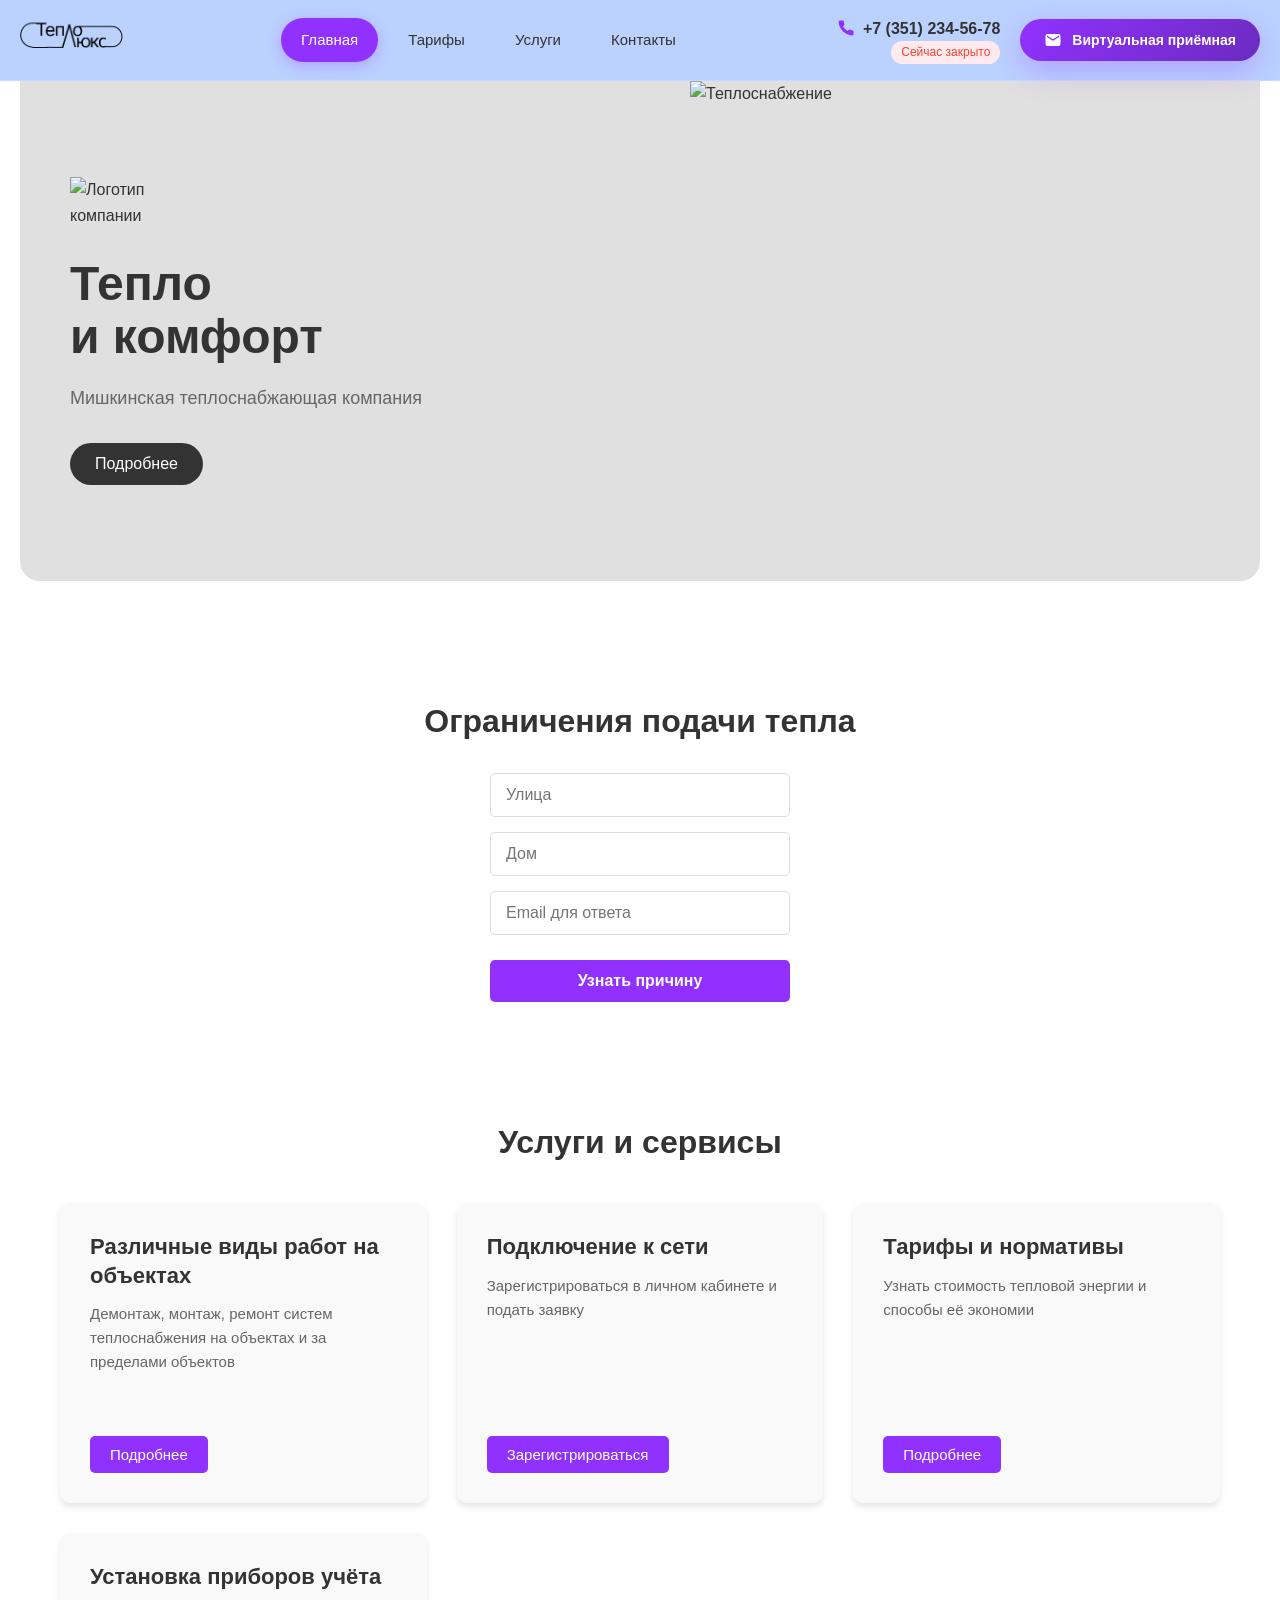
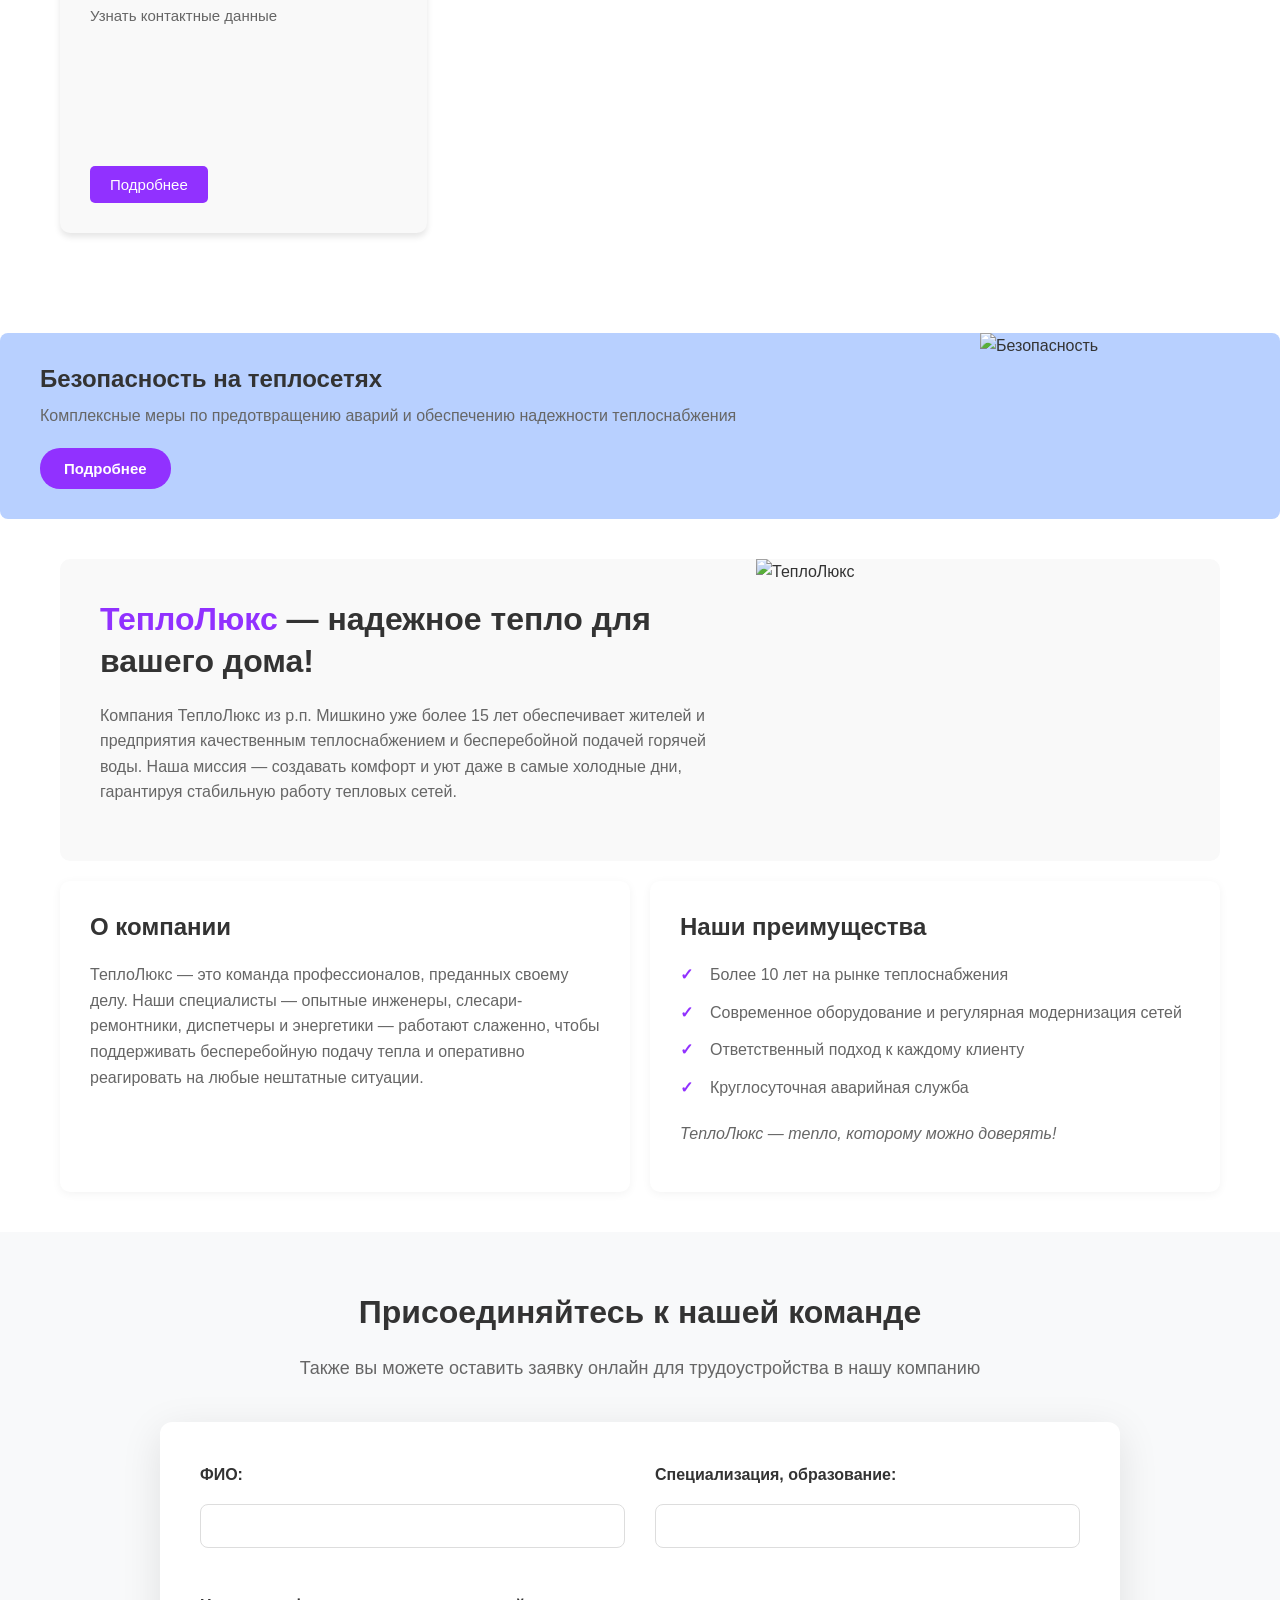
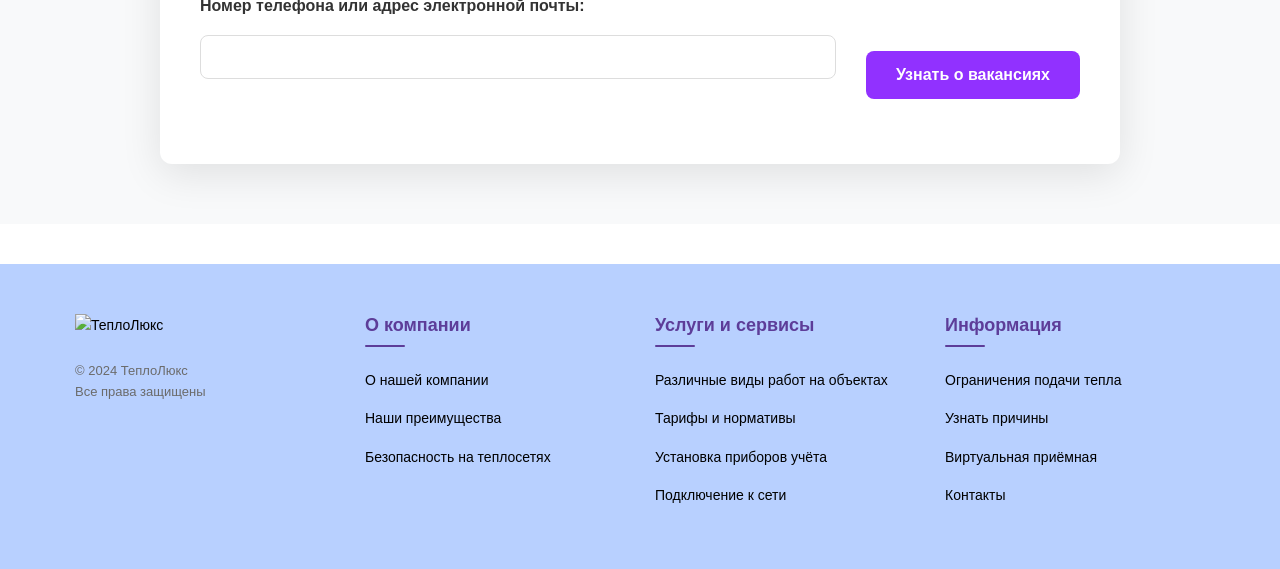
==== commit c1f53c3c: "Update index.html" ====
--- a/index.html
+++ b/index.html
@@ -25,7 +25,7 @@
                 </button>
                 <a href="index.html" class="logo-link">
                     <div class="logo-wrapper">
-                        <img src="img/Logo.png" alt="ТеплоЛюкс" class="logo-img">
+                        <img src="Img/Logo.png" alt="ТеплоЛюкс" class="logo-img">
                     </div>
                 </a>
             </div>
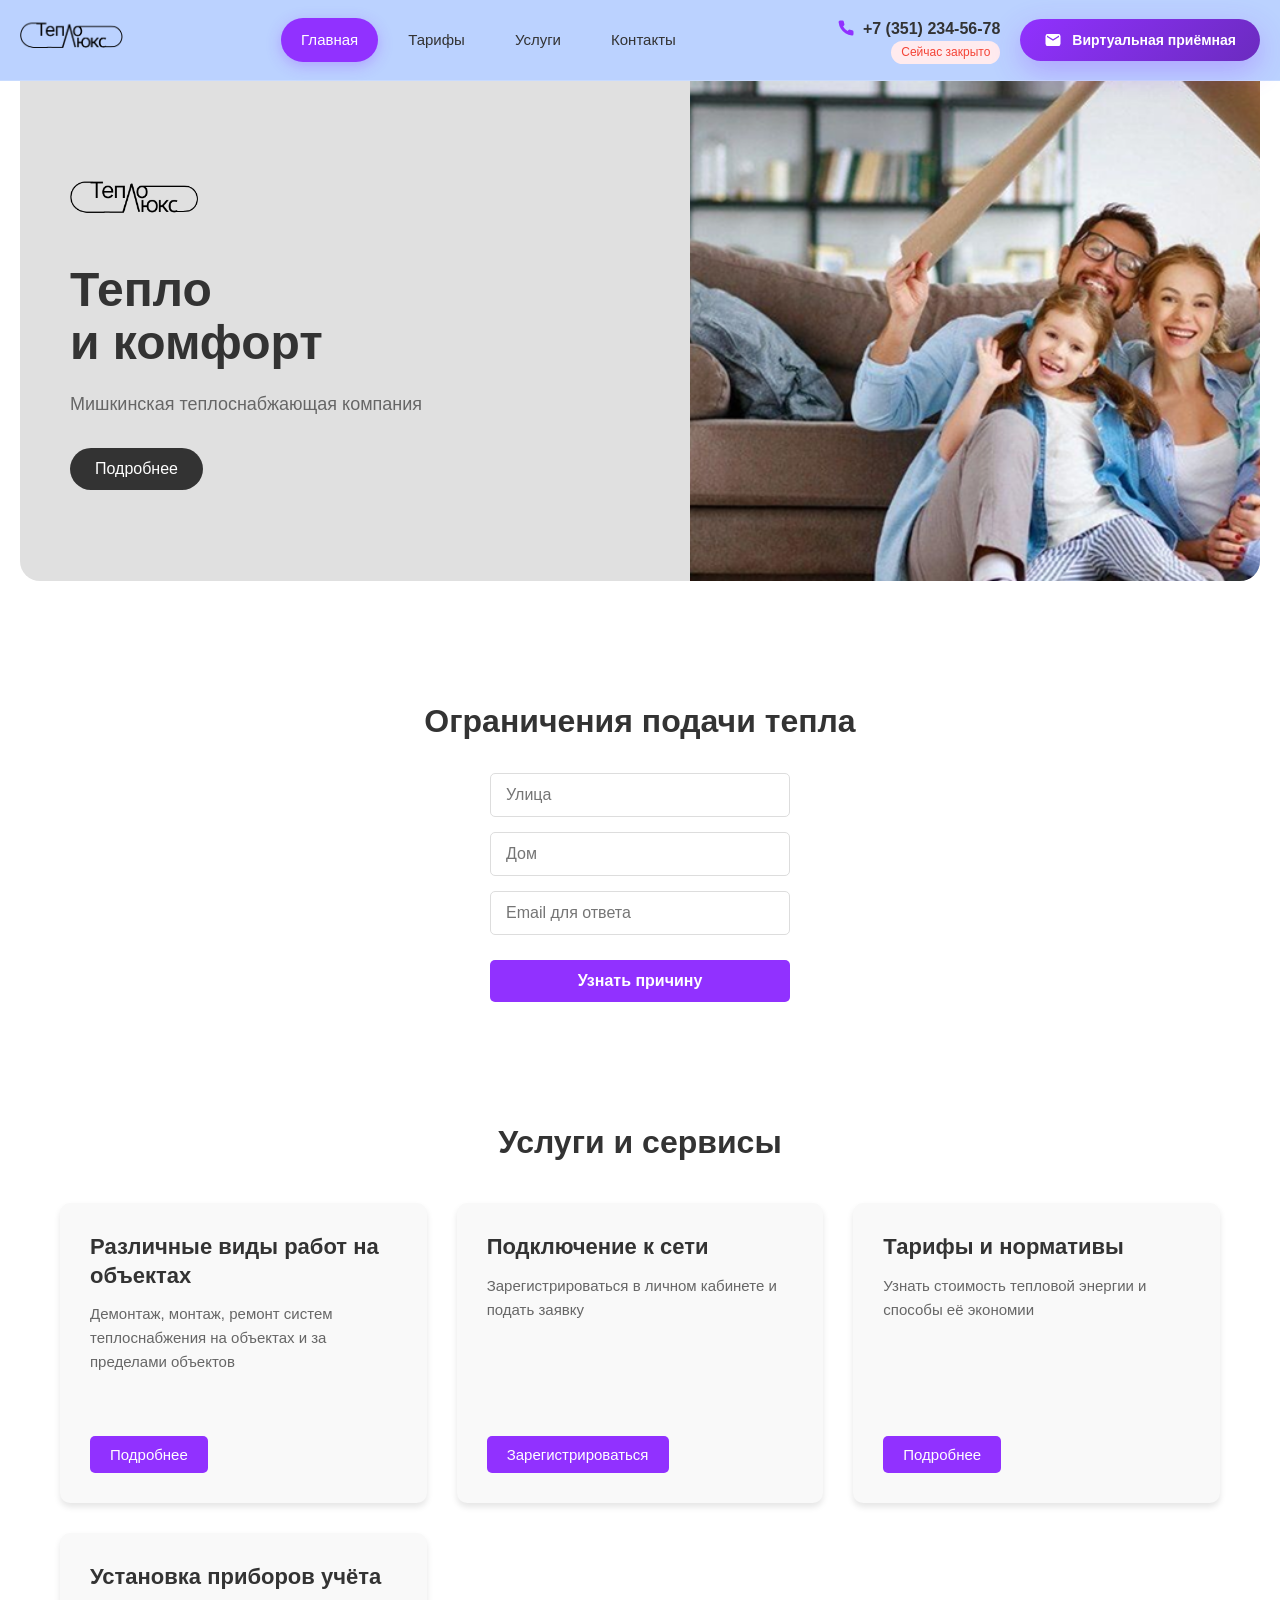
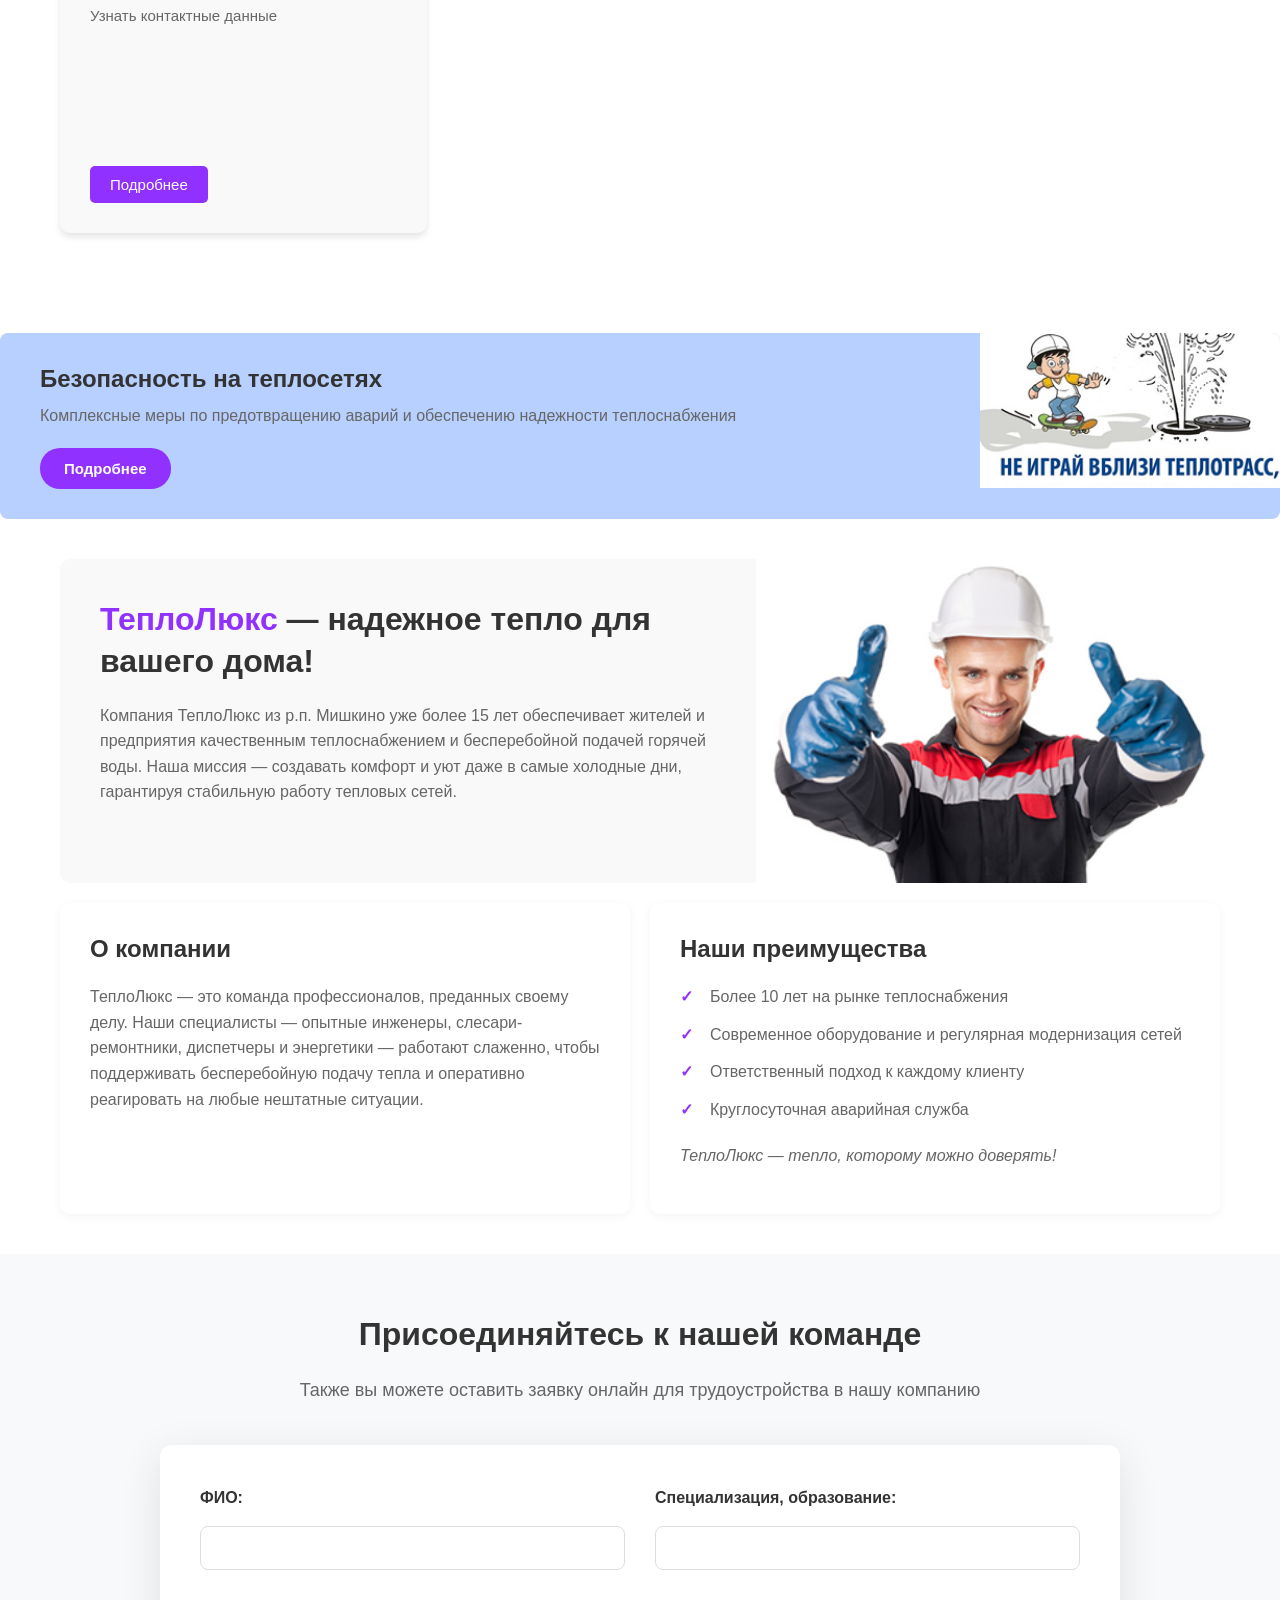
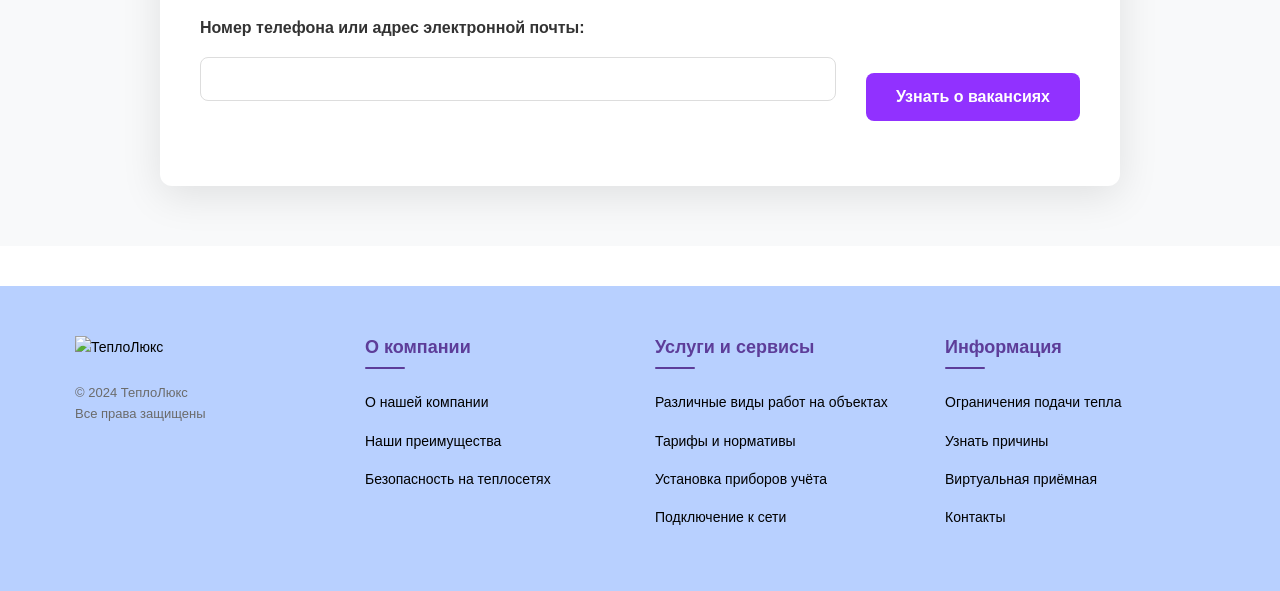
==== commit 350d4e9c: "Update index.html" ====
--- a/index.html
+++ b/index.html
@@ -70,7 +70,7 @@
         <div class="mobile-menu" id="mobileMenu">
             <div class="mobile-menu-header">
                 <div class="mobile-logo">
-                    <img src="img/Logo.png" alt="ТеплоЛюкс">
+                    <img src="Img/Logo.png" alt="ТеплоЛюкс">
                 </div>
                 <button class="close-menu" id="closeMenu" aria-label="Закрыть меню">
                     <svg viewBox="0 0 24 24" width="24" height="24">
@@ -191,7 +191,7 @@
     <!-- ===== ГЕРОЙ ===== -->
     <section class="hero">
         <div class="hero-content">
-            <img src="img/Logo.png" alt="Логотип компании" class="hero-logo">
+            <img src="Img/Logo.png" alt="Логотип компании" class="hero-logo">
             <div class="slogan">
                 <span>Тепло</span>
                 <span>и комфорт</span>
@@ -200,7 +200,7 @@
             <button class="details-btn">Подробнее</button>
         </div>
         <div class="hero-image">
-            <img src="img/image 1.png" alt="Теплоснабжение">
+            <img src="Img/image 1.png" alt="Теплоснабжение">
         </div>
     </section>
 
@@ -253,7 +253,7 @@
             <button class="safety-btn">Подробнее</button>
         </div>
         <div class="safety-image">
-            <img src="img/image 2.png" alt="Безопасность">
+            <img src="Img/image 2.png" alt="Безопасность">
         </div>
     </section>
 
@@ -265,7 +265,7 @@
                 <p>Компания ТеплоЛюкс из р.п. Мишкино уже более 15 лет обеспечивает жителей и предприятия качественным теплоснабжением и бесперебойной подачей горячей воды. Наша миссия — создавать комфорт и уют даже в самые холодные дни, гарантируя стабильную работу тепловых сетей.</p>
             </div>
             <div class="about-image">
-                <img src="img/image 3.png" alt="ТеплоЛюкс">
+                <img src="Img/image 3.png" alt="ТеплоЛюкс">
             </div>
         </div>
 
